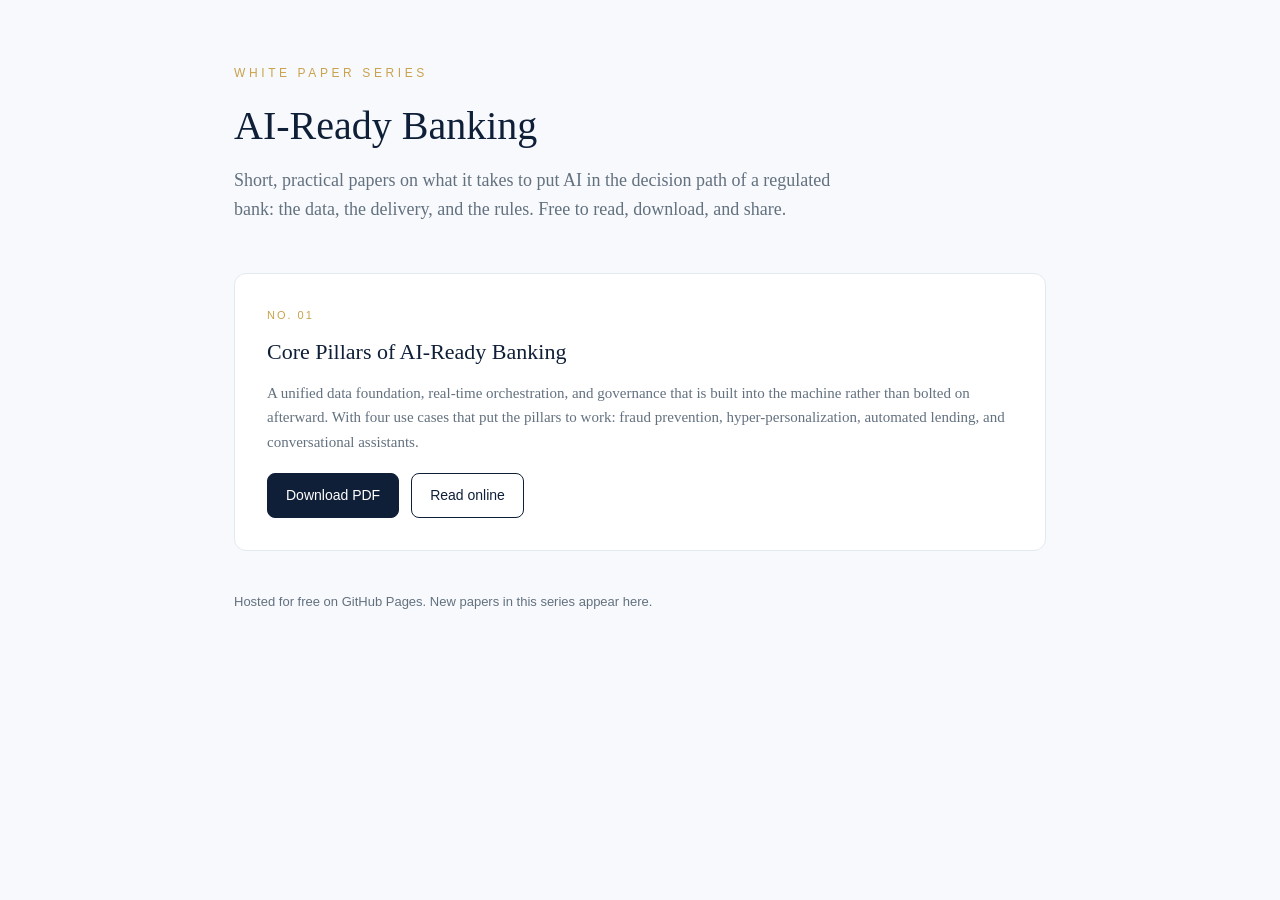
==== index.html @ 01cc120d "White paper 01: Core Pillars of AI-Ready Banking" ====
<!DOCTYPE html>
<html lang="en">
<head>
<meta charset="utf-8">
<meta name="viewport" content="width=device-width, initial-scale=1">
<title>AI-Ready Banking | White Paper Series</title>
<style>
  :root {
    --navy: #0f1f38;
    --gold: #c9a24b;
    --ink: #23303f;
    --muted: #63717f;
    --line: #e3e9f0;
    --bg: #f7f9fc;
  }
  * { box-sizing: border-box; margin: 0; padding: 0; }
  body {
    font-family: Georgia, "Times New Roman", serif;
    background: var(--bg);
    color: var(--ink);
    line-height: 1.65;
  }
  .wrap { max-width: 860px; margin: 0 auto; padding: 64px 24px 80px; }
  .kicker {
    font-family: "Segoe UI", Arial, sans-serif;
    letter-spacing: .3em;
    font-size: 12px;
    color: var(--gold);
    text-transform: uppercase;
    margin-bottom: 18px;
  }
  h1 { font-size: 40px; font-weight: normal; color: var(--navy); line-height: 1.2; margin-bottom: 16px; }
  .lead { font-size: 18px; color: var(--muted); max-width: 640px; margin-bottom: 48px; }
  .paper {
    background: #fff;
    border: 1px solid var(--line);
    border-radius: 12px;
    padding: 32px;
    margin-bottom: 20px;
  }
  .paper .tag {
    font-family: "Segoe UI", Arial, sans-serif;
    font-size: 11px;
    letter-spacing: .18em;
    text-transform: uppercase;
    color: var(--gold);
    margin-bottom: 10px;
  }
  .paper h2 { font-size: 22px; font-weight: normal; color: var(--navy); margin-bottom: 10px; }
  .paper p { color: var(--muted); font-size: 15px; margin-bottom: 18px; }
  .links { display: flex; gap: 12px; flex-wrap: wrap; }
  .btn {
    font-family: "Segoe UI", Arial, sans-serif;
    font-size: 14px;
    text-decoration: none;
    padding: 10px 18px;
    border-radius: 8px;
    border: 1px solid var(--navy);
    transition: background .15s;
  }
  .btn.primary { background: var(--navy); color: #fff; }
  .btn.secondary { color: var(--navy); }
  .btn.primary:hover { background: #1a3350; }
  .btn.secondary:hover { background: #eef2f7; }
  .foot { margin-top: 40px; font-family: "Segoe UI", Arial, sans-serif; font-size: 13px; color: var(--muted); }
</style>
</head>
<body>
  <div class="wrap">
    <div class="kicker">White Paper Series</div>
    <h1>AI-Ready Banking</h1>
    <p class="lead">Short, practical papers on what it takes to put AI in the decision path of a regulated bank: the data, the delivery, and the rules. Free to read, download, and share.</p>

    <div class="paper">
      <div class="tag">No. 01</div>
      <h2>Core Pillars of AI-Ready Banking</h2>
      <p>A unified data foundation, real-time orchestration, and governance that is built into the machine rather than bolted on afterward. With four use cases that put the pillars to work: fraud prevention, hyper-personalization, automated lending, and conversational assistants.</p>
      <div class="links">
        <a class="btn primary" href="white-papers/core-pillars-of-ai-ready-banking.pdf">Download PDF</a>
        <a class="btn secondary" href="white-papers/core-pillars-of-ai-ready-banking.html">Read online</a>
      </div>
    </div>

    <footer class="foot">Hosted for free on GitHub Pages. New papers in this series appear here.</footer>
  </div>
</body>
</html>
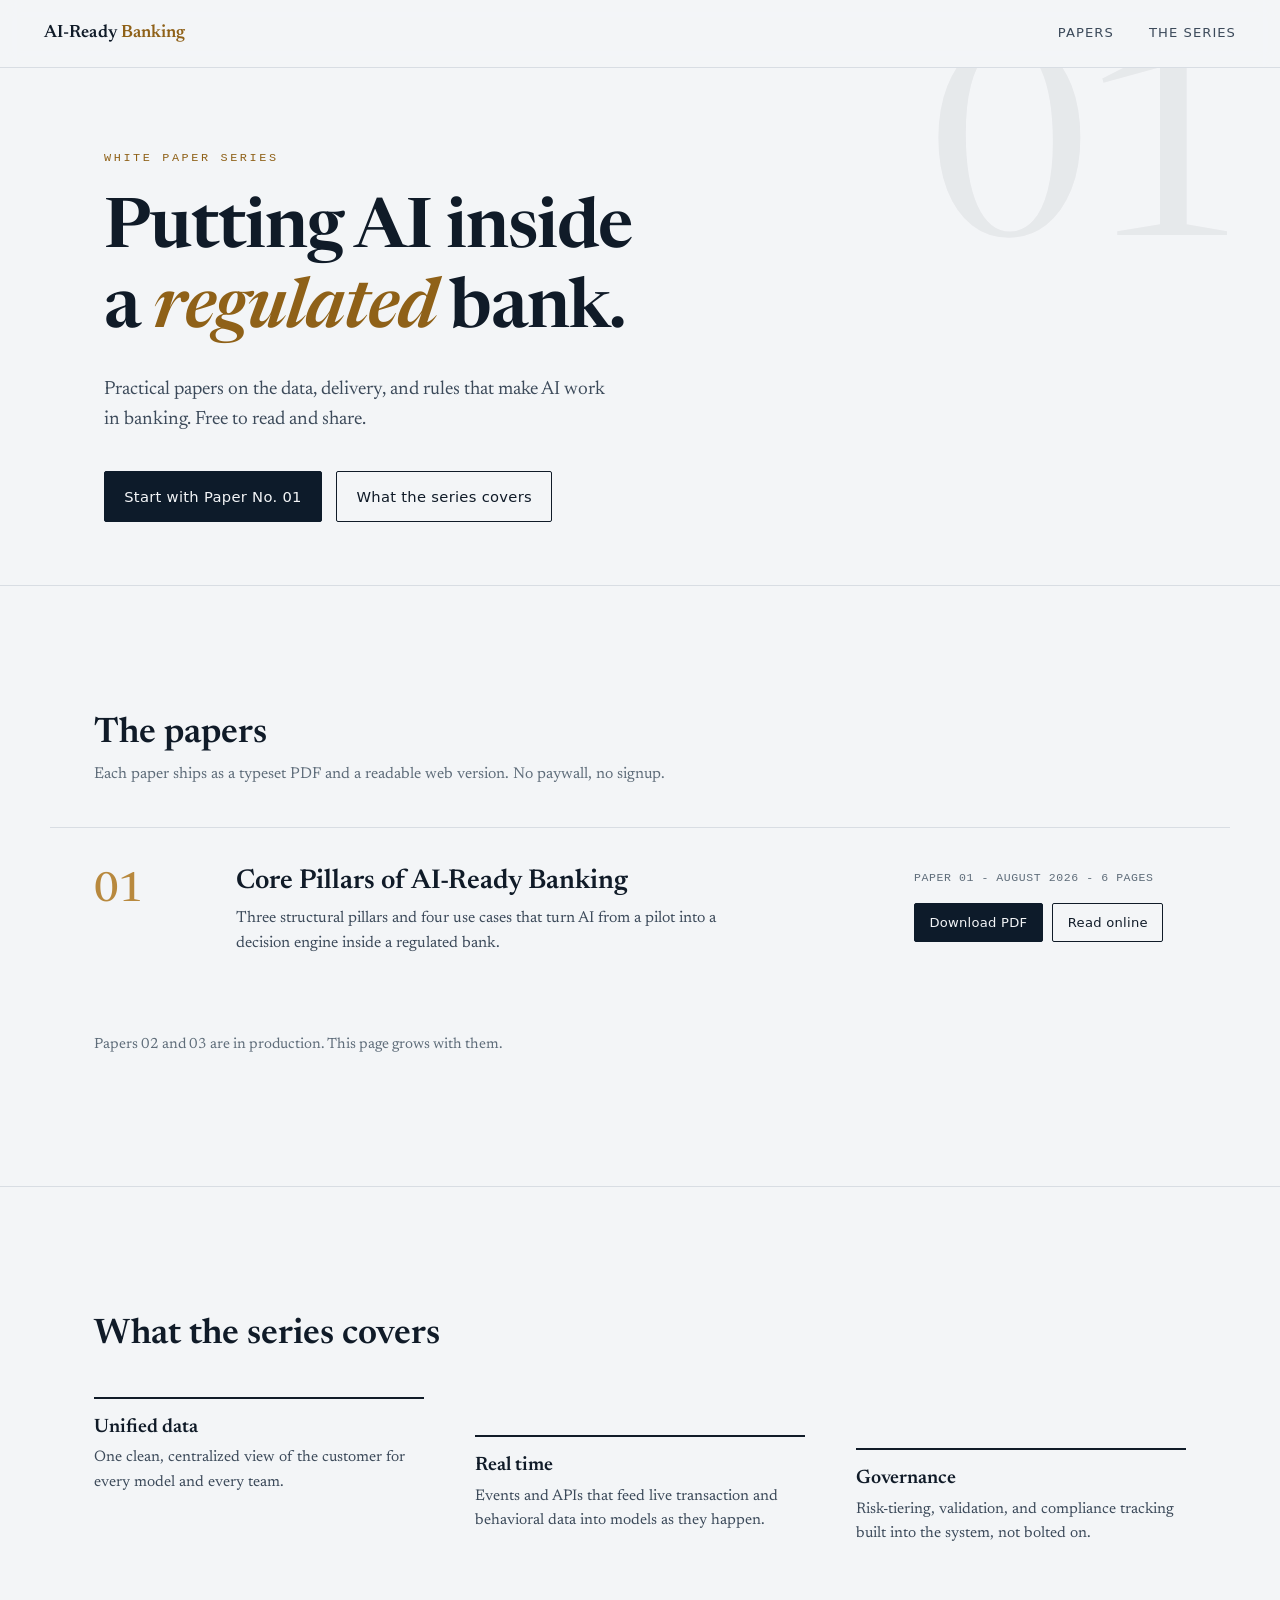
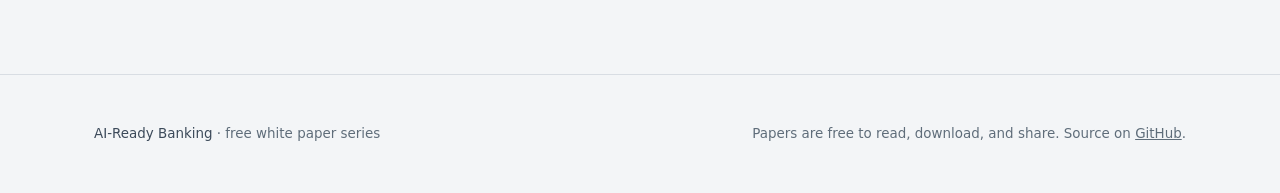
==== commit 5b7bfcdf: "Redesign the series site and PDF pipeline - New design system: cool bond paper, banknote gold, hairl" ====
--- a/index.html
+++ b/index.html
@@ -4,84 +4,102 @@
 <meta charset="utf-8">
 <meta name="viewport" content="width=device-width, initial-scale=1">
 <title>AI-Ready Banking | White Paper Series</title>
-<style>
-  :root {
-    --navy: #0f1f38;
-    --gold: #c9a24b;
-    --ink: #23303f;
-    --muted: #63717f;
-    --line: #e3e9f0;
-    --bg: #f7f9fc;
-  }
-  * { box-sizing: border-box; margin: 0; padding: 0; }
-  body {
-    font-family: Georgia, "Times New Roman", serif;
-    background: var(--bg);
-    color: var(--ink);
-    line-height: 1.65;
-  }
-  .wrap { max-width: 860px; margin: 0 auto; padding: 64px 24px 80px; }
-  .kicker {
-    font-family: "Segoe UI", Arial, sans-serif;
-    letter-spacing: .3em;
-    font-size: 12px;
-    color: var(--gold);
-    text-transform: uppercase;
-    margin-bottom: 18px;
-  }
-  h1 { font-size: 40px; font-weight: normal; color: var(--navy); line-height: 1.2; margin-bottom: 16px; }
-  .lead { font-size: 18px; color: var(--muted); max-width: 640px; margin-bottom: 48px; }
-  .paper {
-    background: #fff;
-    border: 1px solid var(--line);
-    border-radius: 12px;
-    padding: 32px;
-    margin-bottom: 20px;
-  }
-  .paper .tag {
-    font-family: "Segoe UI", Arial, sans-serif;
-    font-size: 11px;
-    letter-spacing: .18em;
-    text-transform: uppercase;
-    color: var(--gold);
-    margin-bottom: 10px;
-  }
-  .paper h2 { font-size: 22px; font-weight: normal; color: var(--navy); margin-bottom: 10px; }
-  .paper p { color: var(--muted); font-size: 15px; margin-bottom: 18px; }
-  .links { display: flex; gap: 12px; flex-wrap: wrap; }
-  .btn {
-    font-family: "Segoe UI", Arial, sans-serif;
-    font-size: 14px;
-    text-decoration: none;
-    padding: 10px 18px;
-    border-radius: 8px;
-    border: 1px solid var(--navy);
-    transition: background .15s;
-  }
-  .btn.primary { background: var(--navy); color: #fff; }
-  .btn.secondary { color: var(--navy); }
-  .btn.primary:hover { background: #1a3350; }
-  .btn.secondary:hover { background: #eef2f7; }
-  .foot { margin-top: 40px; font-family: "Segoe UI", Arial, sans-serif; font-size: 13px; color: var(--muted); }
-</style>
+<meta name="description" content="A free white paper series on the data, delivery, and rules that put AI into a regulated bank. Each paper ships as a typeset PDF and a readable web version.">
+<meta property="og:title" content="AI-Ready Banking | White Paper Series">
+<meta property="og:description" content="Short, practical papers on the data, delivery, and rules that make AI work in banking. Free to read and share.">
+<meta property="og:type" content="website">
+<link rel="icon" href="data:image/svg+xml,%3Csvg xmlns='http://www.w3.org/2000/svg' viewBox='0 0 64 64'%3E%3Crect width='64' height='64' fill='%230d1b2a'/%3E%3Ctext x='32' y='45' font-family='Georgia,serif' font-size='38' fill='%23b8893e' text-anchor='middle'%3EA%3C/text%3E%3C/svg%3E">
+<link rel="stylesheet" href="assets/fonts.css">
+<link rel="stylesheet" href="assets/site.css">
 </head>
 <body>
-  <div class="wrap">
-    <div class="kicker">White Paper Series</div>
-    <h1>AI-Ready Banking</h1>
-    <p class="lead">Short, practical papers on what it takes to put AI in the decision path of a regulated bank: the data, the delivery, and the rules. Free to read, download, and share.</p>
 
-    <div class="paper">
-      <div class="tag">No. 01</div>
-      <h2>Core Pillars of AI-Ready Banking</h2>
-      <p>A unified data foundation, real-time orchestration, and governance that is built into the machine rather than bolted on afterward. With four use cases that put the pillars to work: fraud prevention, hyper-personalization, automated lending, and conversational assistants.</p>
-      <div class="links">
-        <a class="btn primary" href="white-papers/core-pillars-of-ai-ready-banking.pdf">Download PDF</a>
-        <a class="btn secondary" href="white-papers/core-pillars-of-ai-ready-banking.html">Read online</a>
+<header class="site-head">
+  <a class="wordmark" href="/">AI-Ready <span>Banking</span></a>
+  <nav aria-label="Site">
+    <a href="#papers">Papers</a>
+    <a href="#series">The series</a>
+  </nav>
+</header>
+
+<main>
+
+  <section class="hero">
+    <div class="hero-inner">
+      <p class="kicker reveal">White paper series</p>
+      <h1 class="reveal d1">Putting AI inside a <em>regulated</em> bank.</h1>
+      <p class="hero-sub reveal d2">Practical papers on the data, delivery, and rules that make AI work in banking. Free to read and share.</p>
+      <div class="hero-cta reveal d3">
+        <a class="btn primary" href="#paper-01">Start with Paper No.&nbsp;01</a>
+        <a class="btn ghost" href="#series">What the series covers</a>
       </div>
     </div>
+    <span class="hero-mark" aria-hidden="true">01</span>
+  </section>
 
-    <footer class="foot">Hosted for free on GitHub Pages. New papers in this series appear here.</footer>
-  </div>
+  <section class="papers" id="papers">
+    <div class="wrap">
+      <h2 class="section-title reveal">The papers</h2>
+      <p class="section-note reveal d1">Each paper ships as a typeset PDF and a readable web version. No paywall, no signup.</p>
+
+      <article class="paper-row" id="paper-01">
+        <span class="paper-no" aria-hidden="true">01</span>
+        <div class="paper-body">
+          <h3 class="paper-title"><a href="white-papers/core-pillars-of-ai-ready-banking.html">Core Pillars of AI-Ready Banking</a></h3>
+          <p class="paper-summary">Three structural pillars and four use cases that turn AI from a pilot into a decision engine inside a regulated bank.</p>
+        </div>
+        <div class="paper-meta">
+          <span class="meta-line">Paper 01 - August 2026 - 6 pages</span>
+          <div class="paper-actions">
+            <a class="btn primary sm" href="white-papers/core-pillars-of-ai-ready-banking.pdf">Download PDF</a>
+            <a class="btn ghost sm" href="white-papers/core-pillars-of-ai-ready-banking.html">Read online</a>
+          </div>
+        </div>
+      </article>
+
+      <p class="papers-note">Papers 02 and 03 are in production. This page grows with them.</p>
+    </div>
+  </section>
+
+  <section class="series" id="series">
+    <div class="wrap">
+      <h2 class="section-title reveal">What the series covers</h2>
+      <div class="pillar-grid">
+        <div class="pillar reveal">
+          <h3>Unified data</h3>
+          <p>One clean, centralized view of the customer for every model and every team.</p>
+        </div>
+        <div class="pillar reveal d1">
+          <h3>Real time</h3>
+          <p>Events and APIs that feed live transaction and behavioral data into models as they happen.</p>
+        </div>
+        <div class="pillar reveal d2">
+          <h3>Governance</h3>
+          <p>Risk-tiering, validation, and compliance tracking built into the system, not bolted on.</p>
+        </div>
+      </div>
+    </div>
+  </section>
+
+</main>
+
+<footer class="site-footer wrap">
+  <span><span class="strong">AI-Ready Banking</span> &middot; free white paper series</span>
+  <span>Papers are free to read, download, and share. Source on <a href="https://github.com/Vinod-Valiya/ai-ready-banking" style="color:inherit">GitHub</a>.</span>
+</footer>
+
+<script>
+  document.documentElement.classList.add("js");
+  if ("IntersectionObserver" in window) {
+    var io = new IntersectionObserver(function (entries) {
+      entries.forEach(function (e) {
+        if (e.isIntersecting) { e.target.classList.add("is-in"); io.unobserve(e.target); }
+      });
+    }, { threshold: 0.12 });
+    document.querySelectorAll(".reveal").forEach(function (el) { io.observe(el); });
+  } else {
+    document.documentElement.classList.remove("js");
+  }
+</script>
 </body>
 </html>
--- a/assets/fonts.css
+++ b/assets/fonts.css
@@ -0,0 +1,2 @@
+@font-face{font-family:'Newsreader';font-style:normal;font-weight:100 900;src:url('fonts/newsreader-variable.woff2') format('woff2');font-display:swap;}
+@font-face{font-family:'Newsreader';font-style:italic;font-weight:100 900;src:url('fonts/newsreader-italic-variable.woff2') format('woff2');font-display:swap;}
--- a/assets/site.css
+++ b/assets/site.css
@@ -0,0 +1,544 @@
+/* ==========================================================================
+   AI-Ready Banking white paper series
+   Design language: ledger + banknote. Cool bond paper, near-navy ink,
+   one banknote-gold accent, hairline rules, close-set serif display type.
+   System: native CSS, self-hosted Newsreader (OFL), no JS required to read.
+   ========================================================================== */
+
+:root {
+  /* tokens */
+  --paper: #f3f5f7;
+  --paper-2: #e9edf1;
+  --panel: #0d1b2a;
+  --panel-2: #12243a;
+  --ink: #101b28;
+  --ink-2: #3c4a5a;
+  --rule: #d8dde3;
+  --rule-dark: rgba(243, 245, 247, 0.16);
+  --gold: #b8893e;
+  --gold-strong: #8f6118;
+  --gold-deep: #6f4a0d;
+  --gold-ink: #c8a15c;
+  --ink-3: #5f6d7a;
+
+  --serif: "Newsreader", Georgia, "Times New Roman", serif;
+  --sans: "Segoe UI", system-ui, -apple-system, sans-serif;
+  --mono: ui-monospace, "Cascadia Mono", "Segoe UI Mono", Consolas, monospace;
+
+  --ease: cubic-bezier(0.16, 1, 0.3, 1);
+  --r: 2px;
+  --pad: clamp(1.25rem, 4vw, 2.75rem);
+  --section: clamp(4.5rem, 10vw, 8rem);
+}
+
+* { box-sizing: border-box; margin: 0; padding: 0; }
+
+html { scroll-behavior: smooth; }
+
+body {
+  font-family: var(--serif);
+  background: var(--paper);
+  color: var(--ink);
+  line-height: 1.65;
+  -webkit-font-smoothing: antialiased;
+  text-rendering: optimizeLegibility;
+}
+
+/* ---------------- shared: header ---------------- */
+
+.site-head {
+  position: sticky;
+  top: 0;
+  z-index: 50;
+  display: flex;
+  align-items: center;
+  justify-content: space-between;
+  height: 68px;
+  padding: 0 var(--pad);
+  background: rgba(243, 245, 247, 0.88);
+  backdrop-filter: blur(10px);
+  -webkit-backdrop-filter: blur(10px);
+  border-bottom: 1px solid var(--rule);
+}
+
+.wordmark {
+  font-family: var(--serif);
+  font-weight: 600;
+  font-size: 1.12rem;
+  letter-spacing: 0.005em;
+  color: var(--ink);
+  text-decoration: none;
+}
+
+.wordmark span { color: var(--gold-strong, var(--gold)); }
+
+.site-head nav { display: flex; gap: clamp(1rem, 3vw, 2.2rem); }
+
+.site-head nav a {
+  font-family: var(--sans);
+  font-size: 0.82rem;
+  letter-spacing: 0.08em;
+  text-transform: uppercase;
+  color: var(--ink-2);
+  text-decoration: none;
+  padding: 0.35rem 0;
+  border-bottom: 1px solid transparent;
+  transition: color 0.18s var(--ease), border-color 0.18s var(--ease);
+}
+
+.site-head nav a:hover,
+.site-head nav a:focus-visible { color: var(--ink); border-bottom-color: var(--gold); }
+
+/* ---------------- base ---------------- */
+
+.wrap { max-width: 1180px; margin-inline: auto; padding-inline: var(--pad); }
+
+main { display: block; }
+
+h1, h2, h3 { font-weight: 600; line-height: 1.16; text-wrap: balance; }
+
+a { color: inherit; }
+
+:focus-visible {
+  outline: 2px solid var(--gold);
+  outline-offset: 2px;
+  border-radius: 1px;
+}
+
+::selection { background: rgba(184, 137, 62, 0.28); }
+
+/* ---------------- hero ---------------- */
+
+.hero {
+  position: relative;
+  padding-block: clamp(4rem, 9vh, 6.5rem) clamp(3rem, 7vh, 5rem);
+  border-bottom: 1px solid var(--rule);
+  overflow: hidden;
+}
+
+.hero-inner { position: relative; max-width: 1160px; margin-inline: auto; padding-inline: var(--pad); }
+
+.hero .kicker {
+  font-family: var(--mono);
+  font-size: 0.74rem;
+  letter-spacing: 0.22em;
+  text-transform: uppercase;
+  color: var(--gold-strong, var(--gold));
+  margin-bottom: 1.4rem;
+}
+
+.hero h1 {
+  font-size: clamp(2.7rem, 6.4vw, 4.3rem);
+  font-weight: 600;
+  letter-spacing: -0.015em;
+  max-width: 13ch;
+  color: var(--ink);
+}
+
+.hero h1 em {
+  font-style: italic;
+  color: var(--gold-strong, var(--gold));
+}
+
+.hero-sub {
+  margin-top: 1.5rem;
+  max-width: 46ch;
+  font-size: clamp(1.05rem, 1.6vw, 1.2rem);
+  line-height: 1.6;
+  color: var(--ink-2);
+}
+
+.hero-cta { margin-top: 2.2rem; display: flex; gap: 0.9rem; flex-wrap: wrap; }
+
+/* ghost numeral, right of the hero */
+.hero-mark {
+  position: absolute;
+  right: clamp(0.5rem, 4vw, 3rem);
+  top: -0.12em;
+  font-size: clamp(9rem, 22vw, 17rem);
+  font-weight: 400;
+  line-height: 1;
+  color: rgba(13, 27, 42, 0.055);
+  letter-spacing: -0.04em;
+  pointer-events: none;
+  user-select: none;
+  font-variant-numeric: lining-nums;
+}
+
+/* ---------------- buttons ---------------- */
+
+.btn {
+  display: inline-flex;
+  align-items: center;
+  gap: 0.5rem;
+  font-family: var(--sans);
+  font-size: 0.92rem;
+  letter-spacing: 0.02em;
+  padding: 0.78rem 1.2rem;
+  border-radius: var(--r);
+  text-decoration: none;
+  cursor: pointer;
+  border: 1px solid transparent;
+  transition: background 0.18s var(--ease), color 0.18s var(--ease),
+    border-color 0.18s var(--ease), transform 0.12s var(--ease);
+}
+
+.btn:active { transform: translateY(1px); }
+
+.btn.primary { background: var(--panel); color: var(--paper); border-color: var(--panel); }
+.btn.primary:hover { background: var(--ink); border-color: var(--ink); }
+
+.btn.ghost { background: transparent; color: var(--ink); border-color: var(--ink); }
+.btn.ghost:hover { background: var(--ink); color: var(--paper); }
+
+.btn.sm { padding: 0.5rem 0.9rem; font-size: 0.82rem; }
+
+/* ---------------- papers list ---------------- */
+
+.papers { padding-block: var(--section); border-bottom: 1px solid var(--rule); }
+
+.section-title {
+  font-size: clamp(1.7rem, 3vw, 2.2rem);
+  margin-bottom: 0.4rem;
+}
+
+.section-note { color: var(--ink-3); font-size: 0.98rem; margin-bottom: 2.5rem; }
+
+.paper-row {
+  --row-pad: clamp(1.25rem, 5vw, 2.75rem);
+  display: grid;
+  grid-template-columns: 6.5rem minmax(0, 1fr) minmax(0, 17rem);
+  gap: clamp(1.2rem, 3vw, 2.5rem);
+  align-items: start;
+  border-top: 1px solid var(--rule);
+  padding: 2.3rem var(--row-pad);
+  margin-inline: calc(var(--row-pad) * -1);
+  transition: background 0.25s var(--ease);
+}
+
+.paper-row.no-pad { margin-inline: 0; padding-inline: 0; }
+
+.paper-row + .paper-row { border-top: 1px solid var(--rule); margin-top: 0; }
+
+.paper-row:last-child { border-bottom: 1px solid var(--rule); }
+
+.paper-row:hover { background: var(--paper-2, #e9eaef); }
+
+.paper-no {
+  font-family: var(--serif);
+  font-weight: 500;
+  font-size: 2.6rem;
+  line-height: 1;
+  letter-spacing: -0.02em;
+  color: var(--gold);
+  font-variant-numeric: lining-nums;
+  transition: color 0.2s var(--ease);
+  padding-top: 0.15em;
+}
+
+.paper-row:hover .paper-no { color: var(--gold-strong, var(--gold)); }
+
+.paper-title {
+  font-size: clamp(1.35rem, 2.2vw, 1.7rem);
+  line-height: 1.22;
+  margin-bottom: 0.5rem;
+  color: var(--ink);
+}
+
+.paper-title a { text-decoration: none; }
+.paper-title a:hover { color: var(--gold-strong, var(--gold)); }
+
+.paper-summary {
+  color: var(--ink-2);
+  font-size: 0.99rem;
+  line-height: 1.58;
+  max-width: 58ch;
+}
+
+.paper-meta { text-align: left; }
+
+.paper-meta .meta-line {
+  font-family: var(--mono);
+  font-size: 0.72rem;
+  letter-spacing: 0.05em;
+  text-transform: uppercase;
+  color: var(--ink-3);
+  display: block;
+  margin-bottom: 1rem;
+  padding-top: 0.2em;
+}
+
+.paper-actions { display: flex; gap: 0.6rem; flex-wrap: wrap; }
+
+.papers-note {
+  margin-top: 2.5rem;
+  color: var(--ink-3);
+  font-size: 0.92rem;
+}
+
+/* ---------------- series coverage ---------------- */
+
+.series { padding-block: var(--section); border-bottom: 1px solid var(--rule); }
+
+.pillar-grid {
+  display: grid;
+  grid-template-columns: repeat(3, 1fr);
+  gap: clamp(1.6rem, 4vw, 3.5rem);
+  margin-top: 2.6rem;
+}
+
+.pillar {
+  border-top: 2px solid var(--ink);
+  padding-top: 1.1rem;
+}
+
+.pillar:nth-child(2) { margin-top: 2.4rem; }
+.pillar:nth-child(3) { margin-top: 3.2rem; }
+
+.pillar h3 {
+  font-size: 1.22rem;
+  margin-bottom: 0.45rem;
+}
+
+.pillar p { color: var(--ink-2); font-size: 0.96rem; line-height: 1.58; }
+
+/* ---------------- footer ---------------- */
+
+.site-footer {
+  padding-block: 3rem;
+  font-family: var(--sans);
+  font-size: 0.84rem;
+  color: var(--ink-3);
+  display: flex;
+  justify-content: space-between;
+  flex-wrap: wrap;
+  gap: 0.6rem;
+}
+
+.site-footer .strong { color: var(--ink-2); }
+
+/* ---------------- paper page (read) ---------------- */
+
+.paper-heading {
+  padding-block: clamp(3rem, 6vh, 4.5rem) clamp(2rem, 4vh, 3rem);
+  border-bottom: 1px solid var(--rule);
+}
+
+.back-link {
+  display: inline-block;
+  font-family: var(--sans);
+  font-size: 0.8rem;
+  letter-spacing: 0.08em;
+  text-transform: uppercase;
+  color: var(--ink-3);
+  text-decoration: none;
+  margin-bottom: 2.2rem;
+}
+
+.back-link:hover { color: var(--ink); }
+
+.paper-heading .kicker {
+  font-family: var(--mono);
+  font-size: 0.74rem;
+  letter-spacing: 0.22em;
+  text-transform: uppercase;
+  color: var(--gold);
+  margin-bottom: 1.2rem;
+}
+
+.paper-heading h1 {
+  font-size: clamp(2.1rem, 4.6vw, 3.3rem);
+  letter-spacing: -0.015em;
+  max-width: 18ch;
+}
+
+.paper-heading .subtitle {
+  margin-top: 1.1rem;
+  max-width: 52ch;
+  font-size: 1.13rem;
+  line-height: 1.6;
+  color: var(--ink-2);
+}
+
+.paper-heading .meta-row {
+  margin-top: 1.8rem;
+  font-family: var(--mono);
+  font-size: 0.74rem;
+  letter-spacing: 0.05em;
+  text-transform: uppercase;
+  color: var(--ink-3);
+}
+
+.paper-heading .meta-row .row-dot { color: var(--gold); padding-inline: 0.55em; }
+
+.paper-cta {
+  margin-top: 1.8rem;
+  display: flex;
+  gap: 0.8rem;
+  flex-wrap: wrap;
+}
+
+.paper-layout {
+  display: grid;
+  grid-template-columns: minmax(0, 1fr) 15rem;
+  gap: clamp(2.2rem, 5vw, 5rem);
+  padding-block: clamp(3rem, 6vh, 4.5rem);
+  align-items: start;
+}
+
+/* reading column */
+.article { max-width: 42rem; }
+
+.article p { margin-bottom: 1.35rem; font-size: 1.04rem; line-height: 1.75; color: var(--ink); }
+
+.article h2 {
+  font-size: clamp(1.45rem, 2.4vw, 1.8rem);
+  margin: 3.2rem 0 1.1rem;
+  padding-bottom: 0.55rem;
+  border-bottom: 1px solid var(--rule);
+  scroll-margin-top: 5.5rem;
+}
+
+.article h2 .num { color: var(--gold); margin-right: 0.6rem; font-weight: 500; }
+
+.article h3 {
+  font-size: 1.16rem;
+  margin: 2.2rem 0 0.7rem;
+  color: var(--ink);
+}
+
+.article ul, .article ol { margin: 0 0 1.4rem 1.3rem; }
+.article li { margin-bottom: 0.5rem; font-size: 1.01rem; line-height: 1.62; }
+.article li::marker { color: var(--gold); }
+
+.article strong { color: var(--ink); font-weight: 600; }
+
+.article .lede {
+  font-size: 1.24rem;
+  line-height: 1.6;
+  color: var(--ink-2);
+  border-left: 3px solid var(--gold);
+  padding-left: 1.1rem;
+  margin-bottom: 2.2rem;
+  font-weight: 500;
+}
+
+.article .box {
+  background: var(--paper-2);
+  border: 1px solid var(--rule);
+  border-radius: var(--r);
+  padding: 1.6rem 1.7rem;
+  margin: 2rem 0;
+}
+
+.article .box .box-label {
+  font-family: var(--mono);
+  font-size: 0.7rem;
+  letter-spacing: 0.2em;
+  text-transform: uppercase;
+  color: var(--gold-strong, var(--gold));
+  margin-bottom: 0.7rem;
+}
+
+.article .box p { margin-bottom: 0; font-size: 1.02rem; }
+
+.article ol li { padding-left: 0.2rem; }
+
+/* aside: download card */
+.download-card {
+  position: sticky;
+  top: 92px;
+  background: var(--panel);
+  color: var(--paper);
+  border-radius: var(--r);
+  padding: 1.7rem 1.6rem;
+}
+
+.download-card .dc-label {
+  font-family: var(--mono);
+  font-size: 0.7rem;
+  letter-spacing: 0.2em;
+  text-transform: uppercase;
+  color: var(--gold-ink);
+  margin-bottom: 1rem;
+}
+
+.download-card .dc-file {
+  font-family: var(--serif);
+  font-size: 1.2rem;
+  line-height: 1.3;
+  margin-bottom: 0.4rem;
+}
+
+.download-card .dc-meta {
+  font-family: var(--mono);
+  font-size: 0.72rem;
+  letter-spacing: 0.05em;
+  text-transform: uppercase;
+  color: rgba(243, 245, 247, 0.66);
+  margin-bottom: 1.4rem;
+}
+
+.download-card .btn.primary {
+  background: var(--paper);
+  color: var(--panel);
+  border-color: var(--paper);
+  width: 100%;
+  justify-content: center;
+}
+
+.download-card .btn.primary:hover { background: #fff; }
+
+.download-card .dc-note {
+  margin-top: 1rem;
+  font-family: var(--sans);
+  font-size: 0.8rem;
+  line-height: 1.5;
+  color: rgba(243, 245, 247, 0.72);
+}
+
+.colophon {
+  margin-top: 3.5rem;
+  padding-top: 1.4rem;
+  border-top: 1px solid var(--rule);
+  font-family: var(--sans);
+  font-size: 0.84rem;
+  line-height: 1.6;
+  color: var(--ink-3);
+}
+
+/* ---------------- responsive ---------------- */
+
+@media (max-width: 900px) {
+  .paper-row { grid-template-columns: 3.2rem minmax(0, 1fr); }
+  .paper-meta { grid-column: 2; }
+  .paper-layout { grid-template-columns: 1fr; }
+  .download-card { position: static; }
+  .pillar-grid { grid-template-columns: 1fr; gap: 2rem; }
+  .pillar:nth-child(2), .pillar:nth-child(3) { margin-top: 0; }
+  .hero-mark { opacity: 0.4; }
+}
+
+@media (max-width: 560px) {
+  .paper-row { grid-template-columns: 1fr; gap: 0.8rem; padding-block: 1.8rem; }
+  .paper-meta { grid-column: 1; }
+  .paper-no { font-size: 2rem; }
+  .site-footer { flex-direction: column; }
+}
+
+/* ---------------- motion ---------------- */
+
+html.js .reveal { opacity: 0; transform: translateY(14px); transition: opacity 0.65s var(--ease), transform 0.65s var(--ease); }
+html.js .reveal.is-in { opacity: 1; transform: none; }
+html.js .reveal.d1 { transition-delay: 0.08s; }
+html.js .reveal.d2 { transition-delay: 0.16s; }
+html.js .reveal.d3 { transition-delay: 0.24s; }
+
+@media (prefers-reduced-motion: reduce) {
+  html { scroll-behavior: auto; }
+  html.js .reveal { opacity: 1; transform: none; transition: none; }
+  *, *::before, *::after {
+    animation-duration: 0.001s !important;
+    transition-duration: 0.001s !important;
+  }
+}
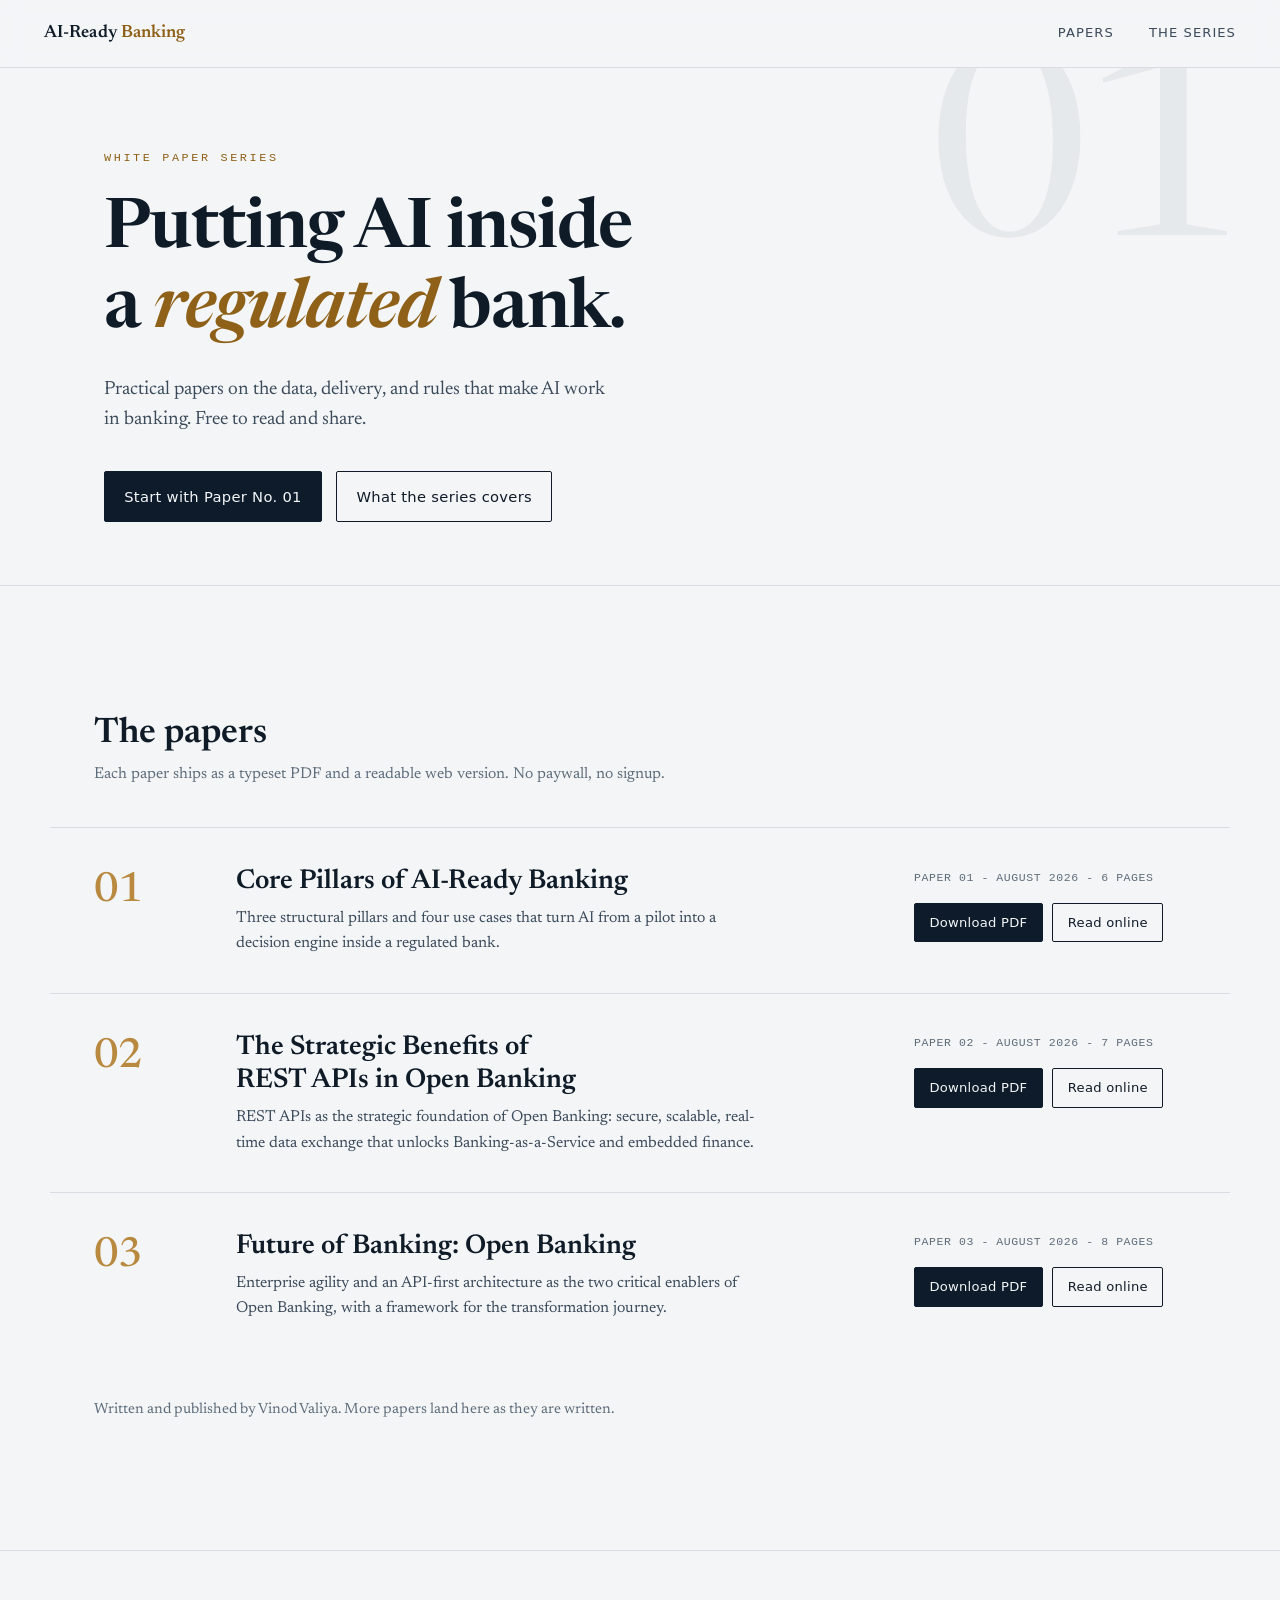
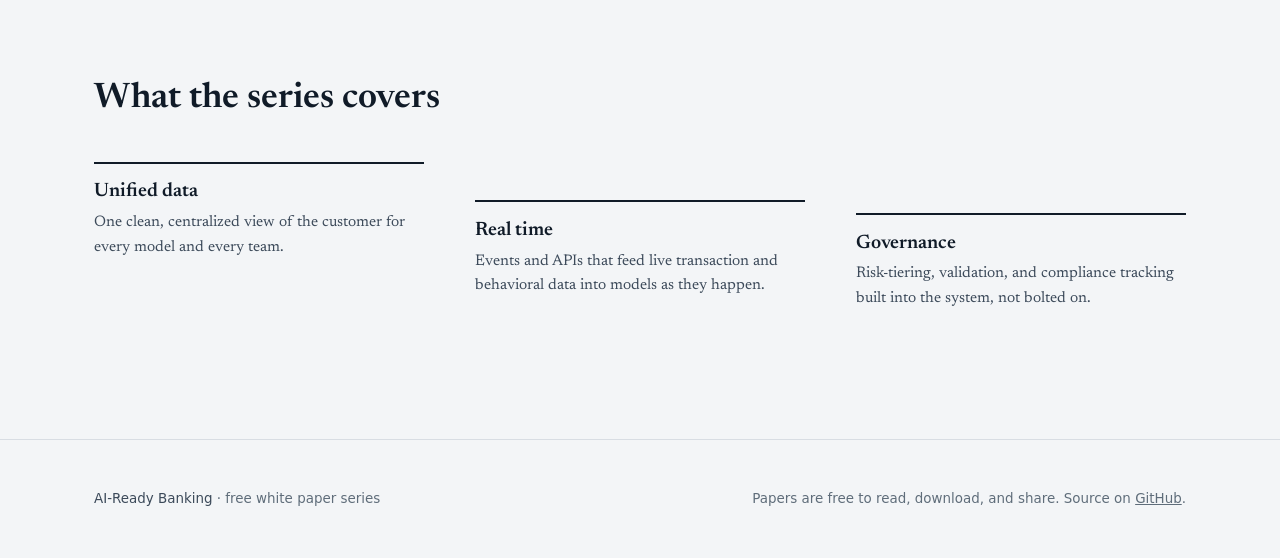
==== commit 303402ec: "Add papers 02 and 03 to the series - The Strategic Benefits of REST APIs in Open Banking (7 pages) -" ====
--- a/index.html
+++ b/index.html
@@ -57,7 +57,37 @@
         </div>
       </article>
 
-      <p class="papers-note">Papers 02 and 03 are in production. This page grows with them.</p>
+      <article class="paper-row" id="paper-02">
+        <span class="paper-no" aria-hidden="true">02</span>
+        <div class="paper-body">
+          <h3 class="paper-title"><a href="white-papers/strategic-benefits-of-rest-apis-in-open-banking.html">The Strategic Benefits of REST APIs in Open Banking</a></h3>
+          <p class="paper-summary">REST APIs as the strategic foundation of Open Banking: secure, scalable, real-time data exchange that unlocks Banking-as-a-Service and embedded finance.</p>
+        </div>
+        <div class="paper-meta">
+          <span class="meta-line">Paper 02 - August 2026 - 7 pages</span>
+          <div class="paper-actions">
+            <a class="btn primary sm" href="white-papers/strategic-benefits-of-rest-apis-in-open-banking.pdf">Download PDF</a>
+            <a class="btn ghost sm" href="white-papers/strategic-benefits-of-rest-apis-in-open-banking.html">Read online</a>
+          </div>
+        </div>
+      </article>
+
+      <article class="paper-row" id="paper-03">
+        <span class="paper-no" aria-hidden="true">03</span>
+        <div class="paper-body">
+          <h3 class="paper-title"><a href="white-papers/future-of-banking-open-banking.html">Future of Banking: Open Banking</a></h3>
+          <p class="paper-summary">Enterprise agility and an API-first architecture as the two critical enablers of Open Banking, with a framework for the transformation journey.</p>
+        </div>
+        <div class="paper-meta">
+          <span class="meta-line">Paper 03 - August 2026 - 8 pages</span>
+          <div class="paper-actions">
+            <a class="btn primary sm" href="white-papers/future-of-banking-open-banking.pdf">Download PDF</a>
+            <a class="btn ghost sm" href="white-papers/future-of-banking-open-banking.html">Read online</a>
+          </div>
+        </div>
+      </article>
+
+      <p class="papers-note">Written and published by Vinod Valiya. More papers land here as they are written.</p>
     </div>
   </section>
 
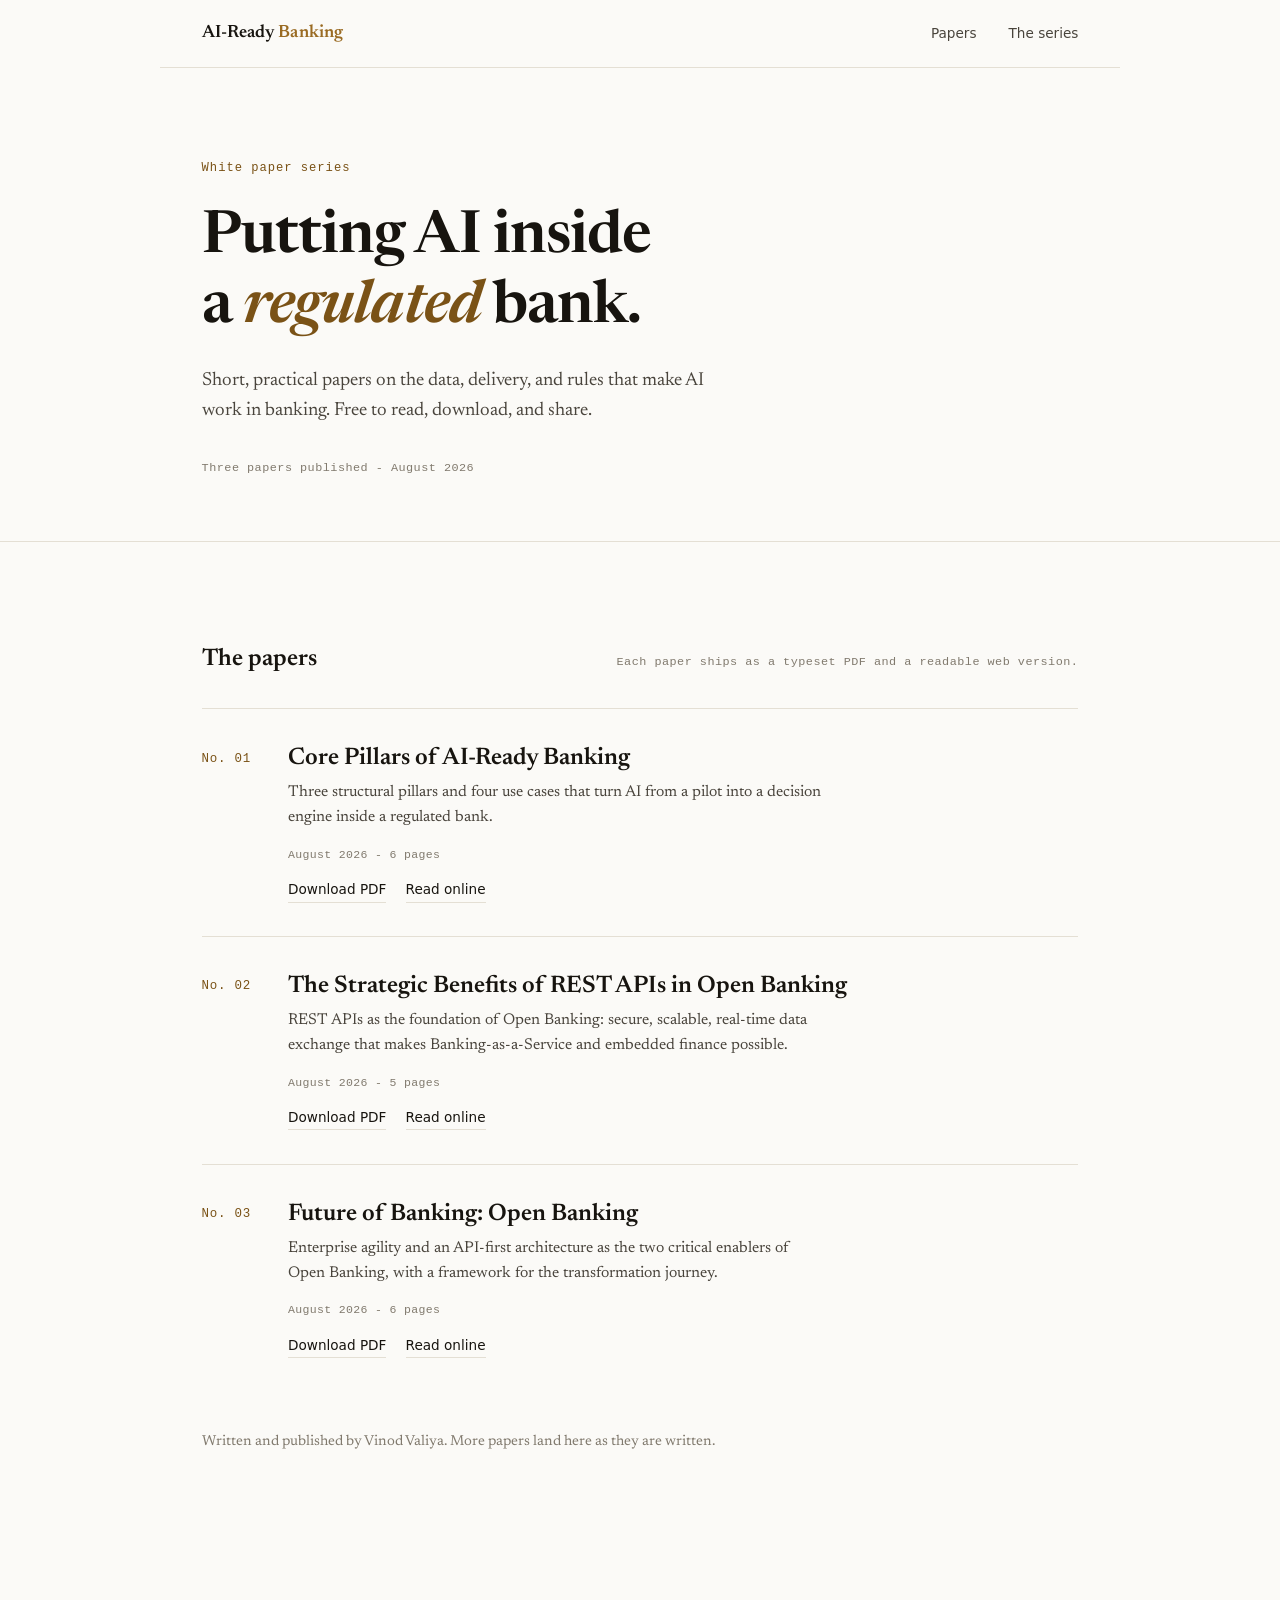
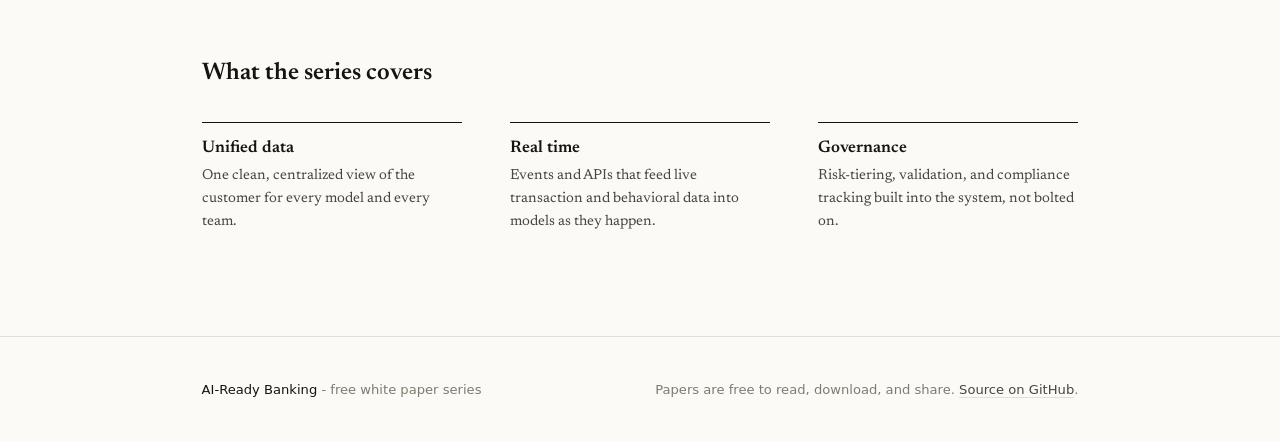
==== commit 2f8774a7: "Redesign site, add read-online pages for papers 02 and 03, unify PDF pipeline" ====
--- a/index.html
+++ b/index.html
@@ -4,18 +4,18 @@
 <meta charset="utf-8">
 <meta name="viewport" content="width=device-width, initial-scale=1">
 <title>AI-Ready Banking | White Paper Series</title>
-<meta name="description" content="A free white paper series on the data, delivery, and rules that put AI into a regulated bank. Each paper ships as a typeset PDF and a readable web version.">
+<meta name="description" content="A free white paper series on putting AI inside a regulated bank: the data, the delivery, and the rules. Each paper ships as a typeset PDF and a readable web version.">
 <meta property="og:title" content="AI-Ready Banking | White Paper Series">
-<meta property="og:description" content="Short, practical papers on the data, delivery, and rules that make AI work in banking. Free to read and share.">
+<meta property="og:description" content="Short, practical papers on the data, delivery, and rules that make AI work in a regulated bank. Free to read and share.">
 <meta property="og:type" content="website">
-<link rel="icon" href="data:image/svg+xml,%3Csvg xmlns='http://www.w3.org/2000/svg' viewBox='0 0 64 64'%3E%3Crect width='64' height='64' fill='%230d1b2a'/%3E%3Ctext x='32' y='45' font-family='Georgia,serif' font-size='38' fill='%23b8893e' text-anchor='middle'%3EA%3C/text%3E%3C/svg%3E">
+<link rel="icon" href="data:image/svg+xml,%3Csvg xmlns='http://www.w3.org/2000/svg' viewBox='0 0 64 64'%3E%3Crect width='64' height='64' fill='%2317140f'/%3E%3Ctext x='32' y='45' font-family='Georgia,serif' font-size='38' fill='%23d9b36a' text-anchor='middle'%3EA%3C/text%3E%3C/svg%3E">
 <link rel="stylesheet" href="assets/fonts.css">
 <link rel="stylesheet" href="assets/site.css">
 </head>
 <body>
 
-<header class="site-head">
-  <a class="wordmark" href="/">AI-Ready <span>Banking</span></a>
+<header class="site-head wrap">
+  <a class="wordmark" href="index.html">AI-Ready <span>Banking</span></a>
   <nav aria-label="Site">
     <a href="#papers">Papers</a>
     <a href="#series">The series</a>
@@ -25,64 +25,58 @@
 <main>
 
   <section class="hero">
-    <div class="hero-inner">
-      <p class="kicker reveal">White paper series</p>
-      <h1 class="reveal d1">Putting AI inside a <em>regulated</em> bank.</h1>
-      <p class="hero-sub reveal d2">Practical papers on the data, delivery, and rules that make AI work in banking. Free to read and share.</p>
-      <div class="hero-cta reveal d3">
-        <a class="btn primary" href="#paper-01">Start with Paper No.&nbsp;01</a>
-        <a class="btn ghost" href="#series">What the series covers</a>
+    <div class="wrap">
+      <div class="hero-inner">
+        <p class="kicker">White paper series</p>
+        <h1>Putting AI inside a <em>regulated</em> bank.</h1>
+        <p class="hero-sub">Short, practical papers on the data, delivery, and rules that make AI work in banking. Free to read, download, and share.</p>
+        <p class="hero-note">Three papers published - August 2026</p>
       </div>
     </div>
-    <span class="hero-mark" aria-hidden="true">01</span>
   </section>
 
   <section class="papers" id="papers">
     <div class="wrap">
-      <h2 class="section-title reveal">The papers</h2>
-      <p class="section-note reveal d1">Each paper ships as a typeset PDF and a readable web version. No paywall, no signup.</p>
+      <div class="section-head">
+        <h2 class="section-title">The papers</h2>
+        <p class="section-note">Each paper ships as a typeset PDF and a readable web version.</p>
+      </div>
 
       <article class="paper-row" id="paper-01">
-        <span class="paper-no" aria-hidden="true">01</span>
+        <span class="paper-no">No.&nbsp;01</span>
         <div class="paper-body">
           <h3 class="paper-title"><a href="white-papers/core-pillars-of-ai-ready-banking.html">Core Pillars of AI-Ready Banking</a></h3>
           <p class="paper-summary">Three structural pillars and four use cases that turn AI from a pilot into a decision engine inside a regulated bank.</p>
-        </div>
-        <div class="paper-meta">
-          <span class="meta-line">Paper 01 - August 2026 - 6 pages</span>
+          <p class="paper-meta">August 2026 - 6 pages</p>
           <div class="paper-actions">
-            <a class="btn primary sm" href="white-papers/core-pillars-of-ai-ready-banking.pdf">Download PDF</a>
-            <a class="btn ghost sm" href="white-papers/core-pillars-of-ai-ready-banking.html">Read online</a>
+            <a href="white-papers/core-pillars-of-ai-ready-banking.pdf">Download PDF</a>
+            <a href="white-papers/core-pillars-of-ai-ready-banking.html">Read online</a>
           </div>
         </div>
       </article>
 
       <article class="paper-row" id="paper-02">
-        <span class="paper-no" aria-hidden="true">02</span>
+        <span class="paper-no">No.&nbsp;02</span>
         <div class="paper-body">
           <h3 class="paper-title"><a href="white-papers/strategic-benefits-of-rest-apis-in-open-banking.html">The Strategic Benefits of REST APIs in Open Banking</a></h3>
-          <p class="paper-summary">REST APIs as the strategic foundation of Open Banking: secure, scalable, real-time data exchange that unlocks Banking-as-a-Service and embedded finance.</p>
-        </div>
-        <div class="paper-meta">
-          <span class="meta-line">Paper 02 - August 2026 - 7 pages</span>
+          <p class="paper-summary">REST APIs as the foundation of Open Banking: secure, scalable, real-time data exchange that makes Banking-as-a-Service and embedded finance possible.</p>
+          <p class="paper-meta">August 2026 - 5 pages</p>
           <div class="paper-actions">
-            <a class="btn primary sm" href="white-papers/strategic-benefits-of-rest-apis-in-open-banking.pdf">Download PDF</a>
-            <a class="btn ghost sm" href="white-papers/strategic-benefits-of-rest-apis-in-open-banking.html">Read online</a>
+            <a href="white-papers/strategic-benefits-of-rest-apis-in-open-banking.pdf">Download PDF</a>
+            <a href="white-papers/strategic-benefits-of-rest-apis-in-open-banking.html">Read online</a>
           </div>
         </div>
       </article>
 
       <article class="paper-row" id="paper-03">
-        <span class="paper-no" aria-hidden="true">03</span>
+        <span class="paper-no">No.&nbsp;03</span>
         <div class="paper-body">
           <h3 class="paper-title"><a href="white-papers/future-of-banking-open-banking.html">Future of Banking: Open Banking</a></h3>
           <p class="paper-summary">Enterprise agility and an API-first architecture as the two critical enablers of Open Banking, with a framework for the transformation journey.</p>
-        </div>
-        <div class="paper-meta">
-          <span class="meta-line">Paper 03 - August 2026 - 8 pages</span>
+          <p class="paper-meta">August 2026 - 6 pages</p>
           <div class="paper-actions">
-            <a class="btn primary sm" href="white-papers/future-of-banking-open-banking.pdf">Download PDF</a>
-            <a class="btn ghost sm" href="white-papers/future-of-banking-open-banking.html">Read online</a>
+            <a href="white-papers/future-of-banking-open-banking.pdf">Download PDF</a>
+            <a href="white-papers/future-of-banking-open-banking.html">Read online</a>
           </div>
         </div>
       </article>
@@ -93,17 +87,19 @@
 
   <section class="series" id="series">
     <div class="wrap">
-      <h2 class="section-title reveal">What the series covers</h2>
+      <div class="section-head">
+        <h2 class="section-title">What the series covers</h2>
+      </div>
       <div class="pillar-grid">
-        <div class="pillar reveal">
+        <div class="pillar">
           <h3>Unified data</h3>
           <p>One clean, centralized view of the customer for every model and every team.</p>
         </div>
-        <div class="pillar reveal d1">
+        <div class="pillar">
           <h3>Real time</h3>
           <p>Events and APIs that feed live transaction and behavioral data into models as they happen.</p>
         </div>
-        <div class="pillar reveal d2">
+        <div class="pillar">
           <h3>Governance</h3>
           <p>Risk-tiering, validation, and compliance tracking built into the system, not bolted on.</p>
         </div>
@@ -114,22 +110,9 @@
 </main>
 
 <footer class="site-footer wrap">
-  <span><span class="strong">AI-Ready Banking</span> &middot; free white paper series</span>
-  <span>Papers are free to read, download, and share. Source on <a href="https://github.com/Vinod-Valiya/ai-ready-banking" style="color:inherit">GitHub</a>.</span>
+  <span><span class="strong">AI-Ready Banking</span> - free white paper series</span>
+  <span>Papers are free to read, download, and share. <a href="https://github.com/Vinod-Valiya/ai-ready-banking">Source on GitHub</a>.</span>
 </footer>
 
-<script>
-  document.documentElement.classList.add("js");
-  if ("IntersectionObserver" in window) {
-    var io = new IntersectionObserver(function (entries) {
-      entries.forEach(function (e) {
-        if (e.isIntersecting) { e.target.classList.add("is-in"); io.unobserve(e.target); }
-      });
-    }, { threshold: 0.12 });
-    document.querySelectorAll(".reveal").forEach(function (el) { io.observe(el); });
-  } else {
-    document.documentElement.classList.remove("js");
-  }
-</script>
 </body>
 </html>
--- a/assets/site.css
+++ b/assets/site.css
@@ -1,39 +1,31 @@
 /* ==========================================================================
    AI-Ready Banking white paper series
-   Design language: ledger + banknote. Cool bond paper, near-navy ink,
-   one banknote-gold accent, hairline rules, close-set serif display type.
-   System: native CSS, self-hosted Newsreader (OFL), no JS required to read.
+   Design language: editorial and quiet. Warm paper, near-black ink, one
+   restrained gold accent, hairline rules, Newsreader for display and body.
+   No motion, no decorations. Readable on any device, printable, self-hosted.
    ========================================================================== */
 
 :root {
-  /* tokens */
-  --paper: #f3f5f7;
-  --paper-2: #e9edf1;
-  --panel: #0d1b2a;
-  --panel-2: #12243a;
-  --ink: #101b28;
-  --ink-2: #3c4a5a;
-  --rule: #d8dde3;
-  --rule-dark: rgba(243, 245, 247, 0.16);
-  --gold: #b8893e;
-  --gold-strong: #8f6118;
-  --gold-deep: #6f4a0d;
-  --gold-ink: #c8a15c;
-  --ink-3: #5f6d7a;
+  --paper: #fbfaf7;
+  --paper-2: #f0ede6;
+  --ink: #17140f;
+  --ink-2: #49443c;
+  --ink-3: #817a6e;
+  --rule: #e4dfd4;
+  --accent: #9a6b23;
+  --accent-deep: #7a5216;
 
   --serif: "Newsreader", Georgia, "Times New Roman", serif;
   --sans: "Segoe UI", system-ui, -apple-system, sans-serif;
   --mono: ui-monospace, "Cascadia Mono", "Segoe UI Mono", Consolas, monospace;
 
-  --ease: cubic-bezier(0.16, 1, 0.3, 1);
-  --r: 2px;
-  --pad: clamp(1.25rem, 4vw, 2.75rem);
-  --section: clamp(4.5rem, 10vw, 8rem);
+  --pad: clamp(1.25rem, 4vw, 2.6rem);
+  --section: clamp(3.5rem, 8vw, 6.5rem);
 }
 
 * { box-sizing: border-box; margin: 0; padding: 0; }
 
-html { scroll-behavior: smooth; }
+html { scroll-behavior: auto; }
 
 body {
   font-family: var(--serif);
@@ -44,25 +36,32 @@
   text-rendering: optimizeLegibility;
 }
 
-/* ---------------- shared: header ---------------- */
+h1, h2, h3 { font-weight: 600; line-height: 1.18; text-wrap: balance; }
+
+a { color: inherit; }
+
+::selection { background: rgba(154, 107, 35, 0.16); }
+
+:focus-visible {
+  outline: 2px solid var(--accent);
+  outline-offset: 2px;
+  border-radius: 1px;
+}
+
+.wrap { max-width: 960px; margin-inline: auto; padding-inline: var(--pad); }
+
+/* ---------------- shared header ---------------- */
 
 .site-head {
-  position: sticky;
-  top: 0;
-  z-index: 50;
   display: flex;
   align-items: center;
   justify-content: space-between;
   height: 68px;
   padding: 0 var(--pad);
-  background: rgba(243, 245, 247, 0.88);
-  backdrop-filter: blur(10px);
-  -webkit-backdrop-filter: blur(10px);
   border-bottom: 1px solid var(--rule);
 }
 
 .wordmark {
-  font-family: var(--serif);
   font-weight: 600;
   font-size: 1.12rem;
   letter-spacing: 0.005em;
@@ -70,354 +69,238 @@
   text-decoration: none;
 }
 
-.wordmark span { color: var(--gold-strong, var(--gold)); }
-
-.site-head nav { display: flex; gap: clamp(1rem, 3vw, 2.2rem); }
+.wordmark span { color: var(--accent); }
+
+.site-head nav { display: flex; gap: clamp(1.1rem, 3vw, 2rem); }
 
 .site-head nav a {
   font-family: var(--sans);
-  font-size: 0.82rem;
+  font-size: 0.85rem;
+  color: var(--ink-2);
+  text-decoration: none;
+  border-bottom: 1px solid transparent;
+  transition: color 0.15s ease, border-color 0.15s ease;
+}
+
+.site-head nav a:hover,
+.site-head nav a:focus-visible { color: var(--ink); border-bottom-color: var(--accent); }
+
+/* ---------------- landing: hero ---------------- */
+
+.hero { padding-block: clamp(4.5rem, 10vh, 7.5rem) clamp(3.5rem, 7vh, 5rem); border-bottom: 1px solid var(--rule); }
+
+.hero-inner { max-width: 640px; }
+
+.kicker {
+  font-family: var(--mono);
+  font-size: 0.76rem;
   letter-spacing: 0.08em;
-  text-transform: uppercase;
+  color: var(--accent-deep);
+  margin-bottom: 1.6rem;
+}
+
+.hero h1 {
+  font-size: clamp(2.3rem, 5.6vw, 3.7rem);
+  letter-spacing: -0.015em;
+}
+
+.hero h1 em { font-style: italic; color: var(--accent-deep); }
+
+.hero-sub {
+  margin-top: 1.4rem;
+  max-width: 54ch;
+  font-size: clamp(1.05rem, 1.6vw, 1.18rem);
+  line-height: 1.62;
   color: var(--ink-2);
-  text-decoration: none;
-  padding: 0.35rem 0;
-  border-bottom: 1px solid transparent;
-  transition: color 0.18s var(--ease), border-color 0.18s var(--ease);
-}
-
-.site-head nav a:hover,
-.site-head nav a:focus-visible { color: var(--ink); border-bottom-color: var(--gold); }
-
-/* ---------------- base ---------------- */
-
-.wrap { max-width: 1180px; margin-inline: auto; padding-inline: var(--pad); }
-
-main { display: block; }
-
-h1, h2, h3 { font-weight: 600; line-height: 1.16; text-wrap: balance; }
-
-a { color: inherit; }
-
-:focus-visible {
-  outline: 2px solid var(--gold);
-  outline-offset: 2px;
-  border-radius: 1px;
-}
-
-::selection { background: rgba(184, 137, 62, 0.28); }
-
-/* ---------------- hero ---------------- */
-
-.hero {
-  position: relative;
-  padding-block: clamp(4rem, 9vh, 6.5rem) clamp(3rem, 7vh, 5rem);
+}
+
+.hero-note {
+  margin-top: 2rem;
+  font-family: var(--mono);
+  font-size: 0.74rem;
+  letter-spacing: 0.04em;
+  color: var(--ink-3);
+}
+
+/* ---------------- the papers list ---------------- */
+
+.papers { padding-block: var(--section); }
+
+.section-head { margin-bottom: 2.2rem; display: flex; align-items: baseline; justify-content: space-between; gap: 1rem; flex-wrap: wrap; }
+
+.section-title { font-size: 1.5rem; }
+
+.section-note { font-family: var(--mono); font-size: 0.74rem; letter-spacing: 0.04em; color: var(--ink-3); }
+
+.paper-row {
+  display: grid;
+  grid-template-columns: 3.4rem minmax(0, 1fr);
+  gap: 0 2rem;
+  border-top: 1px solid var(--rule);
+  padding: 2.1rem 0;
+  align-items: start;
+}
+
+.paper-row:last-child { border-bottom: 1px solid var(--rule); }
+
+.paper-no {
+  font-family: var(--mono);
+  font-size: 0.78rem;
+  letter-spacing: 0.06em;
+  color: var(--accent-deep);
+  padding-top: 0.45em;
+}
+
+.paper-title {
+  font-size: clamp(1.25rem, 2vw, 1.5rem);
+  line-height: 1.25;
+  margin-bottom: 0.45rem;
+}
+
+.paper-title a { text-decoration: none; color: var(--ink); }
+.paper-title a:hover { color: var(--accent-deep); }
+
+.paper-summary { color: var(--ink-2); font-size: 0.98rem; line-height: 1.6; max-width: 60ch; }
+
+.paper-meta {
+  margin-top: 0.9rem;
+  font-family: var(--mono);
+  font-size: 0.72rem;
+  letter-spacing: 0.03em;
+  color: var(--ink-3);
+}
+
+.paper-actions { margin-top: 0.9rem; display: flex; gap: 1.2rem; flex-wrap: wrap; }
+
+.paper-actions a {
+  font-family: var(--sans);
+  font-size: 0.85rem;
+  color: var(--ink);
+  text-decoration: none;
   border-bottom: 1px solid var(--rule);
-  overflow: hidden;
-}
-
-.hero-inner { position: relative; max-width: 1160px; margin-inline: auto; padding-inline: var(--pad); }
-
-.hero .kicker {
-  font-family: var(--mono);
-  font-size: 0.74rem;
-  letter-spacing: 0.22em;
-  text-transform: uppercase;
-  color: var(--gold-strong, var(--gold));
-  margin-bottom: 1.4rem;
-}
-
-.hero h1 {
-  font-size: clamp(2.7rem, 6.4vw, 4.3rem);
-  font-weight: 600;
-  letter-spacing: -0.015em;
-  max-width: 13ch;
-  color: var(--ink);
-}
-
-.hero h1 em {
-  font-style: italic;
-  color: var(--gold-strong, var(--gold));
-}
-
-.hero-sub {
-  margin-top: 1.5rem;
-  max-width: 46ch;
-  font-size: clamp(1.05rem, 1.6vw, 1.2rem);
-  line-height: 1.6;
-  color: var(--ink-2);
-}
-
-.hero-cta { margin-top: 2.2rem; display: flex; gap: 0.9rem; flex-wrap: wrap; }
-
-/* ghost numeral, right of the hero */
-.hero-mark {
-  position: absolute;
-  right: clamp(0.5rem, 4vw, 3rem);
-  top: -0.12em;
-  font-size: clamp(9rem, 22vw, 17rem);
-  font-weight: 400;
-  line-height: 1;
-  color: rgba(13, 27, 42, 0.055);
-  letter-spacing: -0.04em;
-  pointer-events: none;
-  user-select: none;
-  font-variant-numeric: lining-nums;
-}
-
-/* ---------------- buttons ---------------- */
-
-.btn {
-  display: inline-flex;
-  align-items: center;
-  gap: 0.5rem;
-  font-family: var(--sans);
-  font-size: 0.92rem;
-  letter-spacing: 0.02em;
-  padding: 0.78rem 1.2rem;
-  border-radius: var(--r);
-  text-decoration: none;
-  cursor: pointer;
-  border: 1px solid transparent;
-  transition: background 0.18s var(--ease), color 0.18s var(--ease),
-    border-color 0.18s var(--ease), transform 0.12s var(--ease);
-}
-
-.btn:active { transform: translateY(1px); }
-
-.btn.primary { background: var(--panel); color: var(--paper); border-color: var(--panel); }
-.btn.primary:hover { background: var(--ink); border-color: var(--ink); }
-
-.btn.ghost { background: transparent; color: var(--ink); border-color: var(--ink); }
-.btn.ghost:hover { background: var(--ink); color: var(--paper); }
-
-.btn.sm { padding: 0.5rem 0.9rem; font-size: 0.82rem; }
-
-/* ---------------- papers list ---------------- */
-
-.papers { padding-block: var(--section); border-bottom: 1px solid var(--rule); }
-
-.section-title {
-  font-size: clamp(1.7rem, 3vw, 2.2rem);
-  margin-bottom: 0.4rem;
-}
-
-.section-note { color: var(--ink-3); font-size: 0.98rem; margin-bottom: 2.5rem; }
-
-.paper-row {
-  --row-pad: clamp(1.25rem, 5vw, 2.75rem);
-  display: grid;
-  grid-template-columns: 6.5rem minmax(0, 1fr) minmax(0, 17rem);
-  gap: clamp(1.2rem, 3vw, 2.5rem);
-  align-items: start;
-  border-top: 1px solid var(--rule);
-  padding: 2.3rem var(--row-pad);
-  margin-inline: calc(var(--row-pad) * -1);
-  transition: background 0.25s var(--ease);
-}
-
-.paper-row.no-pad { margin-inline: 0; padding-inline: 0; }
-
-.paper-row + .paper-row { border-top: 1px solid var(--rule); margin-top: 0; }
-
-.paper-row:last-child { border-bottom: 1px solid var(--rule); }
-
-.paper-row:hover { background: var(--paper-2, #e9eaef); }
-
-.paper-no {
-  font-family: var(--serif);
-  font-weight: 500;
-  font-size: 2.6rem;
-  line-height: 1;
-  letter-spacing: -0.02em;
-  color: var(--gold);
-  font-variant-numeric: lining-nums;
-  transition: color 0.2s var(--ease);
-  padding-top: 0.15em;
-}
-
-.paper-row:hover .paper-no { color: var(--gold-strong, var(--gold)); }
-
-.paper-title {
-  font-size: clamp(1.35rem, 2.2vw, 1.7rem);
-  line-height: 1.22;
-  margin-bottom: 0.5rem;
-  color: var(--ink);
-}
-
-.paper-title a { text-decoration: none; }
-.paper-title a:hover { color: var(--gold-strong, var(--gold)); }
-
-.paper-summary {
-  color: var(--ink-2);
-  font-size: 0.99rem;
-  line-height: 1.58;
-  max-width: 58ch;
-}
-
-.paper-meta { text-align: left; }
-
-.paper-meta .meta-line {
-  font-family: var(--mono);
-  font-size: 0.72rem;
-  letter-spacing: 0.05em;
-  text-transform: uppercase;
-  color: var(--ink-3);
-  display: block;
-  margin-bottom: 1rem;
-  padding-top: 0.2em;
-}
-
-.paper-actions { display: flex; gap: 0.6rem; flex-wrap: wrap; }
-
-.papers-note {
-  margin-top: 2.5rem;
-  color: var(--ink-3);
-  font-size: 0.92rem;
-}
-
-/* ---------------- series coverage ---------------- */
+  padding-bottom: 0.08em;
+  transition: color 0.15s ease, border-color 0.15s ease;
+}
+
+.paper-actions a:hover { color: var(--accent-deep); border-color: var(--accent); }
+
+.papers-note { margin-top: 2.4rem; color: var(--ink-3); font-size: 0.9rem; }
+
+/* ---------------- what the series covers ---------------- */
 
 .series { padding-block: var(--section); border-bottom: 1px solid var(--rule); }
 
-.pillar-grid {
-  display: grid;
-  grid-template-columns: repeat(3, 1fr);
-  gap: clamp(1.6rem, 4vw, 3.5rem);
-  margin-top: 2.6rem;
-}
-
-.pillar {
-  border-top: 2px solid var(--ink);
-  padding-top: 1.1rem;
-}
-
-.pillar:nth-child(2) { margin-top: 2.4rem; }
-.pillar:nth-child(3) { margin-top: 3.2rem; }
-
-.pillar h3 {
-  font-size: 1.22rem;
-  margin-bottom: 0.45rem;
-}
-
-.pillar p { color: var(--ink-2); font-size: 0.96rem; line-height: 1.58; }
+.pillar-grid { display: grid; grid-template-columns: repeat(3, 1fr); gap: clamp(1.5rem, 4vw, 3rem); margin-top: 2rem; }
+
+.pillar { border-top: 1px solid var(--ink); padding-top: 1rem; }
+
+.pillar h3 { font-size: 1.05rem; margin-bottom: 0.4rem; }
+.pillar p { color: var(--ink-2); font-size: 0.9rem; line-height: 1.58; }
 
 /* ---------------- footer ---------------- */
 
 .site-footer {
-  padding-block: 3rem;
-  font-family: var(--sans);
-  font-size: 0.84rem;
-  color: var(--ink-3);
+  padding-block: 2.6rem;
   display: flex;
   justify-content: space-between;
   flex-wrap: wrap;
-  gap: 0.6rem;
-}
-
-.site-footer .strong { color: var(--ink-2); }
-
-/* ---------------- paper page (read) ---------------- */
+  gap: 0.5rem 2rem;
+  font-family: var(--sans);
+  font-size: 0.82rem;
+  color: var(--ink-3);
+}
+
+.site-footer .strong { color: var(--ink); }
+
+.site-footer a { color: var(--ink-2); text-decoration: none; border-bottom: 1px solid var(--rule); }
+.site-footer a:hover { border-bottom-color: var(--accent); }
+
+/* ---------------- paper pages (read online) ---------------- */
 
 .paper-heading {
-  padding-block: clamp(3rem, 6vh, 4.5rem) clamp(2rem, 4vh, 3rem);
+  padding-block: clamp(3.5rem, 7vh, 5.5rem) clamp(2.5rem, 5vh, 3.5rem);
   border-bottom: 1px solid var(--rule);
 }
 
 .back-link {
   display: inline-block;
-  font-family: var(--sans);
-  font-size: 0.8rem;
-  letter-spacing: 0.08em;
-  text-transform: uppercase;
-  color: var(--ink-3);
-  text-decoration: none;
-  margin-bottom: 2.2rem;
-}
-
-.back-link:hover { color: var(--ink); }
-
-.paper-heading .kicker {
   font-family: var(--mono);
   font-size: 0.74rem;
-  letter-spacing: 0.22em;
-  text-transform: uppercase;
-  color: var(--gold);
-  margin-bottom: 1.2rem;
-}
-
-.paper-heading h1 {
-  font-size: clamp(2.1rem, 4.6vw, 3.3rem);
-  letter-spacing: -0.015em;
-  max-width: 18ch;
-}
+  letter-spacing: 0.05em;
+  color: var(--ink-3);
+  text-decoration: none;
+  margin-bottom: 2.4rem;
+}
+
+.back-link:hover { color: var(--accent-deep); }
+
+.paper-heading h1 { font-size: clamp(2rem, 4.6vw, 3rem); letter-spacing: -0.015em; max-width: 20ch; }
 
 .paper-heading .subtitle {
   margin-top: 1.1rem;
   max-width: 52ch;
-  font-size: 1.13rem;
+  font-size: 1.12rem;
   line-height: 1.6;
   color: var(--ink-2);
 }
 
 .paper-heading .meta-row {
-  margin-top: 1.8rem;
+  margin-top: 1.6rem;
   font-family: var(--mono);
   font-size: 0.74rem;
-  letter-spacing: 0.05em;
-  text-transform: uppercase;
-  color: var(--ink-3);
-}
-
-.paper-heading .meta-row .row-dot { color: var(--gold); padding-inline: 0.55em; }
-
-.paper-cta {
-  margin-top: 1.8rem;
-  display: flex;
-  gap: 0.8rem;
-  flex-wrap: wrap;
-}
+  letter-spacing: 0.03em;
+  color: var(--ink-3);
+}
+
+.paper-cta { margin-top: 1.6rem; display: flex; gap: 1.2rem; flex-wrap: wrap; }
+
+.paper-cta a {
+  font-family: var(--sans);
+  font-size: 0.85rem;
+  color: var(--ink);
+  text-decoration: none;
+  border-bottom: 1px solid var(--ink);
+  padding-bottom: 0.08em;
+  transition: color 0.15s ease, border-color 0.15s ease;
+}
+
+.paper-cta a:hover { color: var(--accent-deep); border-color: var(--accent); }
 
 .paper-layout {
   display: grid;
   grid-template-columns: minmax(0, 1fr) 15rem;
-  gap: clamp(2.2rem, 5vw, 5rem);
+  gap: clamp(2.4rem, 5vw, 5rem);
   padding-block: clamp(3rem, 6vh, 4.5rem);
   align-items: start;
 }
 
-/* reading column */
 .article { max-width: 42rem; }
 
-.article p { margin-bottom: 1.35rem; font-size: 1.04rem; line-height: 1.75; color: var(--ink); }
+.article p { margin-bottom: 1.3rem; font-size: 1.02rem; line-height: 1.78; color: var(--ink); }
 
 .article h2 {
-  font-size: clamp(1.45rem, 2.4vw, 1.8rem);
-  margin: 3.2rem 0 1.1rem;
-  padding-bottom: 0.55rem;
+  font-size: clamp(1.3rem, 2.2vw, 1.6rem);
+  margin: 3rem 0 1rem;
+  padding-bottom: 0.5rem;
   border-bottom: 1px solid var(--rule);
-  scroll-margin-top: 5.5rem;
-}
-
-.article h2 .num { color: var(--gold); margin-right: 0.6rem; font-weight: 500; }
-
-.article h3 {
-  font-size: 1.16rem;
-  margin: 2.2rem 0 0.7rem;
-  color: var(--ink);
-}
-
-.article ul, .article ol { margin: 0 0 1.4rem 1.3rem; }
-.article li { margin-bottom: 0.5rem; font-size: 1.01rem; line-height: 1.62; }
-.article li::marker { color: var(--gold); }
+  scroll-margin-top: 2rem;
+}
+
+.article h2 .num { color: var(--accent-deep); margin-right: 0.65rem; font-weight: 500; }
+
+.article h3 { font-size: 1.12rem; margin: 2.1rem 0 0.65rem; color: var(--ink); }
+
+.article ul, .article ol { margin: 0 0 1.4rem 1.35rem; }
+.article li { margin-bottom: 0.48rem; font-size: 1rem; line-height: 1.66; }
+.article li::marker { color: var(--accent-deep); }
 
 .article strong { color: var(--ink); font-weight: 600; }
 
 .article .lede {
-  font-size: 1.24rem;
+  font-size: 1.18rem;
   line-height: 1.6;
   color: var(--ink-2);
-  border-left: 3px solid var(--gold);
+  border-left: 3px solid var(--accent);
   padding-left: 1.1rem;
   margin-bottom: 2.2rem;
   font-weight: 500;
@@ -426,46 +309,45 @@
 .article .box {
   background: var(--paper-2);
   border: 1px solid var(--rule);
-  border-radius: var(--r);
-  padding: 1.6rem 1.7rem;
+  padding: 1.5rem 1.6rem;
   margin: 2rem 0;
 }
 
 .article .box .box-label {
   font-family: var(--mono);
   font-size: 0.7rem;
-  letter-spacing: 0.2em;
+  letter-spacing: 0.14em;
   text-transform: uppercase;
-  color: var(--gold-strong, var(--gold));
+  color: var(--accent-deep);
   margin-bottom: 0.7rem;
 }
 
-.article .box p { margin-bottom: 0; font-size: 1.02rem; }
-
-.article ol li { padding-left: 0.2rem; }
-
-/* aside: download card */
-.download-card {
-  position: sticky;
-  top: 92px;
-  background: var(--panel);
-  color: var(--paper);
-  border-radius: var(--r);
-  padding: 1.7rem 1.6rem;
-}
+.article .box p { margin-bottom: 0; font-size: 1rem; }
+
+.colophon {
+  margin-top: 3.4rem;
+  padding-top: 1.4rem;
+  border-top: 1px solid var(--rule);
+  font-family: var(--sans);
+  font-size: 0.84rem;
+  line-height: 1.62;
+  color: var(--ink-3);
+}
+
+/* aside: download */
+.download-card { position: sticky; top: 1.5rem; border: 1px solid var(--rule); padding: 1.6rem 1.5rem; }
 
 .download-card .dc-label {
   font-family: var(--mono);
   font-size: 0.7rem;
-  letter-spacing: 0.2em;
+  letter-spacing: 0.14em;
   text-transform: uppercase;
-  color: var(--gold-ink);
-  margin-bottom: 1rem;
+  color: var(--accent-deep);
+  margin-bottom: 0.9rem;
 }
 
 .download-card .dc-file {
-  font-family: var(--serif);
-  font-size: 1.2rem;
+  font-size: 1.15rem;
   line-height: 1.3;
   margin-bottom: 0.4rem;
 }
@@ -473,72 +355,30 @@
 .download-card .dc-meta {
   font-family: var(--mono);
   font-size: 0.72rem;
-  letter-spacing: 0.05em;
-  text-transform: uppercase;
-  color: rgba(243, 245, 247, 0.66);
-  margin-bottom: 1.4rem;
-}
-
-.download-card .btn.primary {
-  background: var(--paper);
-  color: var(--panel);
-  border-color: var(--paper);
-  width: 100%;
-  justify-content: center;
-}
-
-.download-card .btn.primary:hover { background: #fff; }
+  letter-spacing: 0.03em;
+  color: var(--ink-3);
+  margin-bottom: 1.3rem;
+}
 
 .download-card .dc-note {
   margin-top: 1rem;
   font-family: var(--sans);
   font-size: 0.8rem;
   line-height: 1.5;
-  color: rgba(243, 245, 247, 0.72);
-}
-
-.colophon {
-  margin-top: 3.5rem;
-  padding-top: 1.4rem;
-  border-top: 1px solid var(--rule);
-  font-family: var(--sans);
-  font-size: 0.84rem;
-  line-height: 1.6;
   color: var(--ink-3);
 }
 
 /* ---------------- responsive ---------------- */
 
-@media (max-width: 900px) {
-  .paper-row { grid-template-columns: 3.2rem minmax(0, 1fr); }
-  .paper-meta { grid-column: 2; }
+@media (max-width: 800px) {
   .paper-layout { grid-template-columns: 1fr; }
   .download-card { position: static; }
-  .pillar-grid { grid-template-columns: 1fr; gap: 2rem; }
-  .pillar:nth-child(2), .pillar:nth-child(3) { margin-top: 0; }
-  .hero-mark { opacity: 0.4; }
-}
-
-@media (max-width: 560px) {
-  .paper-row { grid-template-columns: 1fr; gap: 0.8rem; padding-block: 1.8rem; }
-  .paper-meta { grid-column: 1; }
-  .paper-no { font-size: 2rem; }
+  .pillar-grid { grid-template-columns: 1fr; gap: 1.8rem; }
+}
+
+@media (max-width: 540px) {
+  .site-head { height: auto; padding-block: 0.9rem; }
+  .paper-row { grid-template-columns: 1fr; gap: 0.35rem; }
+  .paper-no { padding-top: 0; }
   .site-footer { flex-direction: column; }
-}
-
-/* ---------------- motion ---------------- */
-
-html.js .reveal { opacity: 0; transform: translateY(14px); transition: opacity 0.65s var(--ease), transform 0.65s var(--ease); }
-html.js .reveal.is-in { opacity: 1; transform: none; }
-html.js .reveal.d1 { transition-delay: 0.08s; }
-html.js .reveal.d2 { transition-delay: 0.16s; }
-html.js .reveal.d3 { transition-delay: 0.24s; }
-
-@media (prefers-reduced-motion: reduce) {
-  html { scroll-behavior: auto; }
-  html.js .reveal { opacity: 1; transform: none; transition: none; }
-  *, *::before, *::after {
-    animation-duration: 0.001s !important;
-    transition-duration: 0.001s !important;
-  }
 }
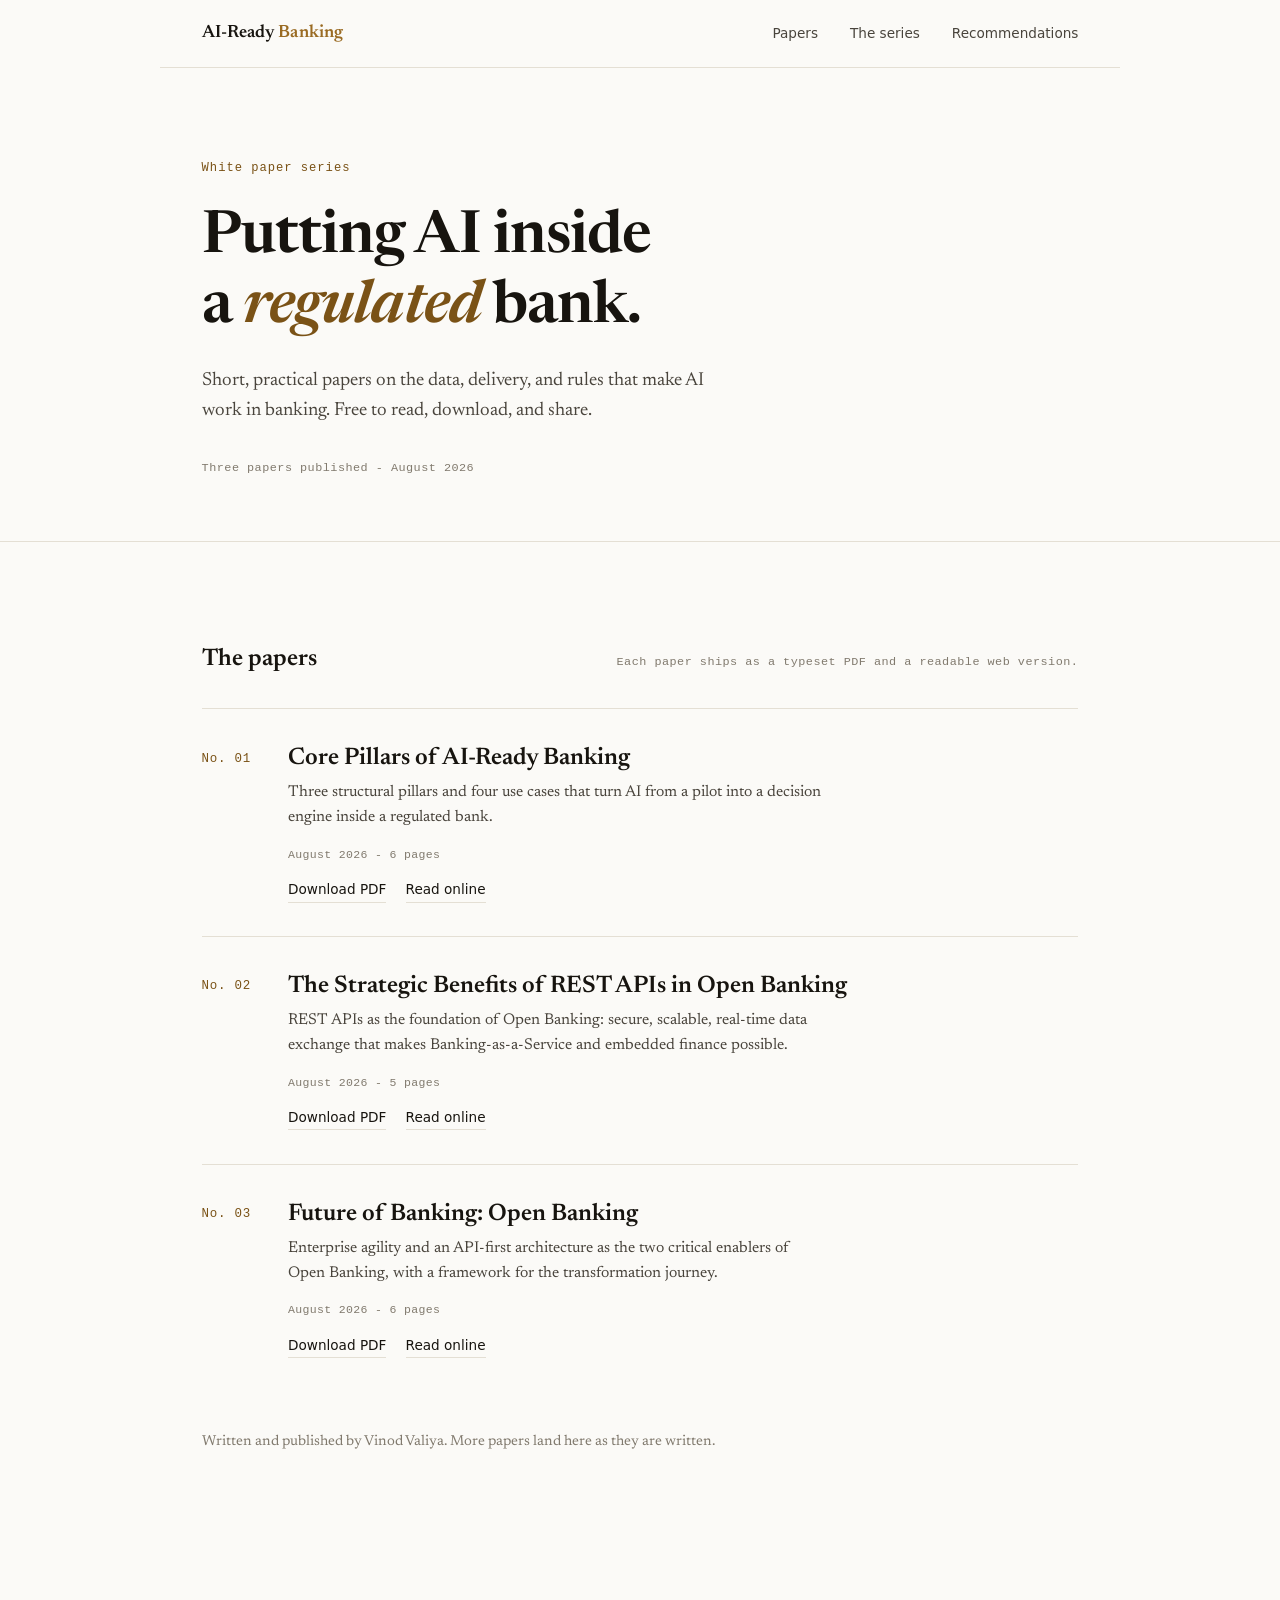
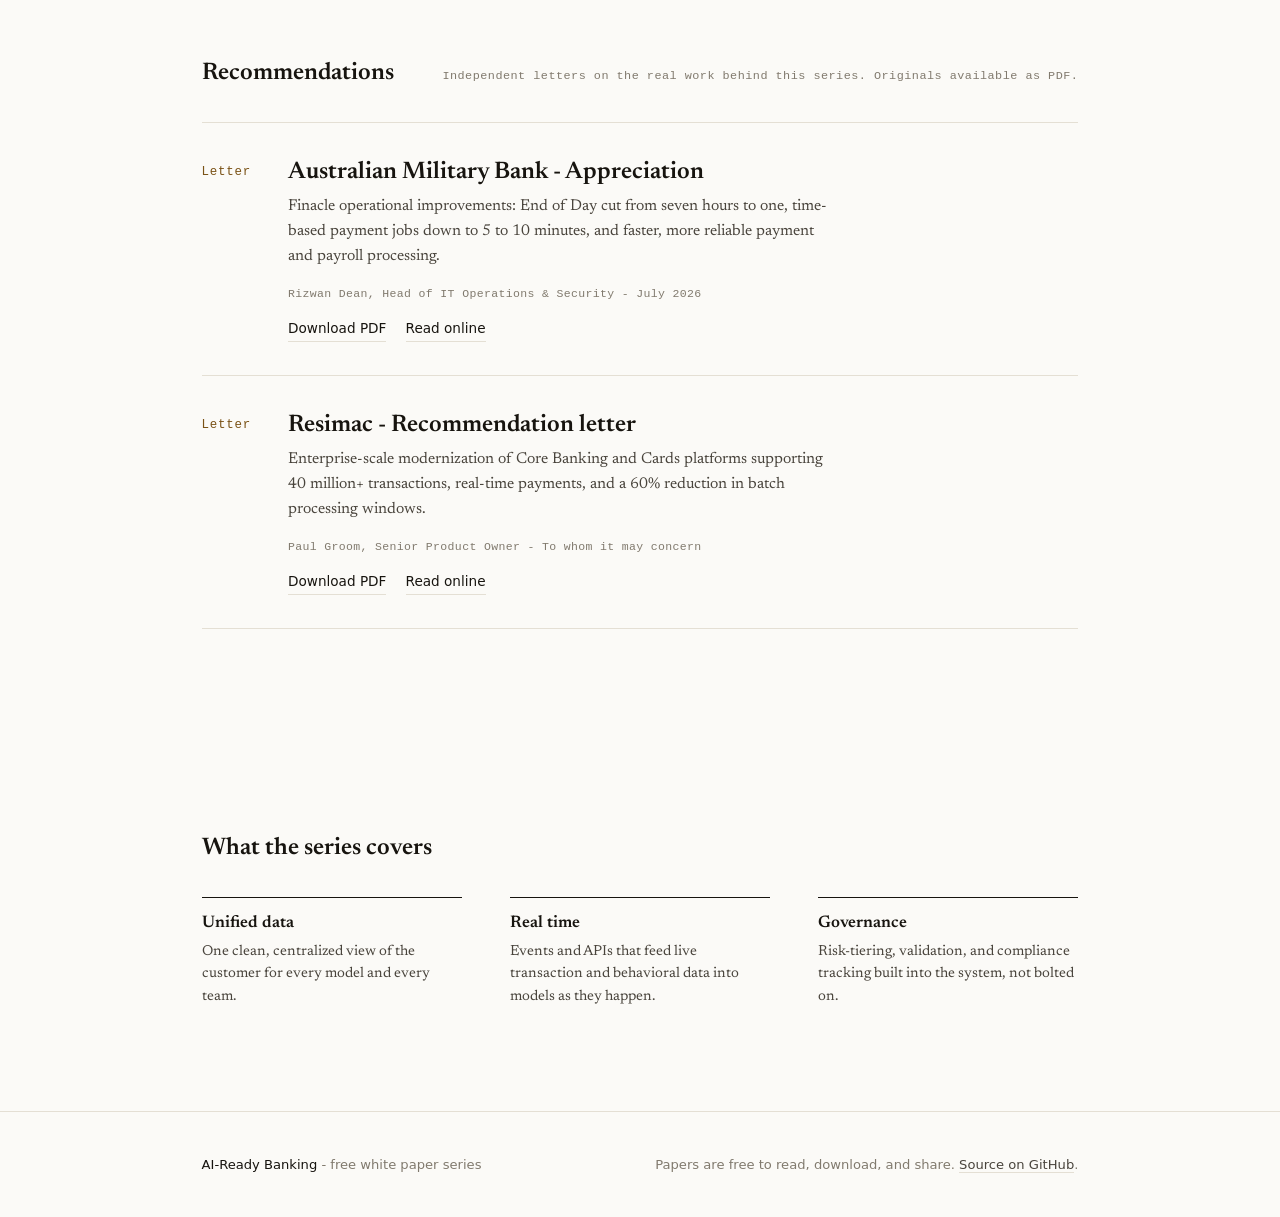
==== commit b80a590c: "Add recommendations: Appreciation (Aust Military Bank) and Recommendation (Resimac) letters, with re" ====
--- a/index.html
+++ b/index.html
@@ -19,6 +19,7 @@
   <nav aria-label="Site">
     <a href="#papers">Papers</a>
     <a href="#series">The series</a>
+    <a href="recommendations/recommendations.html">Recommendations</a>
   </nav>
 </header>
 
@@ -85,6 +86,41 @@
     </div>
   </section>
 
+  <section class="papers" id="recognition">
+    <div class="wrap">
+      <div class="section-head">
+        <h2 class="section-title">Recommendations</h2>
+        <p class="section-note">Independent letters on the real work behind this series. Originals available as PDF.</p>
+      </div>
+
+      <article class="paper-row">
+        <span class="paper-no">Letter</span>
+        <div class="paper-body">
+          <h3 class="paper-title"><a href="recommendations/recommendations.html">Australian Military Bank - Appreciation</a></h3>
+          <p class="paper-summary">Finacle operational improvements: End of Day cut from seven hours to one, time-based payment jobs down to 5 to 10 minutes, and faster, more reliable payment and payroll processing.</p>
+          <p class="paper-meta">Rizwan Dean, Head of IT Operations &amp; Security - July 2026</p>
+          <div class="paper-actions">
+            <a href="recommendations/australian-military-bank-appreciation.pdf">Download PDF</a>
+            <a href="recommendations/recommendations.html">Read online</a>
+          </div>
+        </div>
+      </article>
+
+      <article class="paper-row">
+        <span class="paper-no">Letter</span>
+        <div class="paper-body">
+          <h3 class="paper-title"><a href="recommendations/recommendations.html">Resimac - Recommendation letter</a></h3>
+          <p class="paper-summary">Enterprise-scale modernization of Core Banking and Cards platforms supporting 40 million+ transactions, real-time payments, and a 60% reduction in batch processing windows.</p>
+          <p class="paper-meta">Paul Groom, Senior Product Owner - To whom it may concern</p>
+          <div class="paper-actions">
+            <a href="recommendations/resimac-recommendation-letter.pdf">Download PDF</a>
+            <a href="recommendations/recommendations.html">Read online</a>
+          </div>
+        </div>
+      </article>
+    </div>
+  </section>
+
   <section class="series" id="series">
     <div class="wrap">
       <div class="section-head">
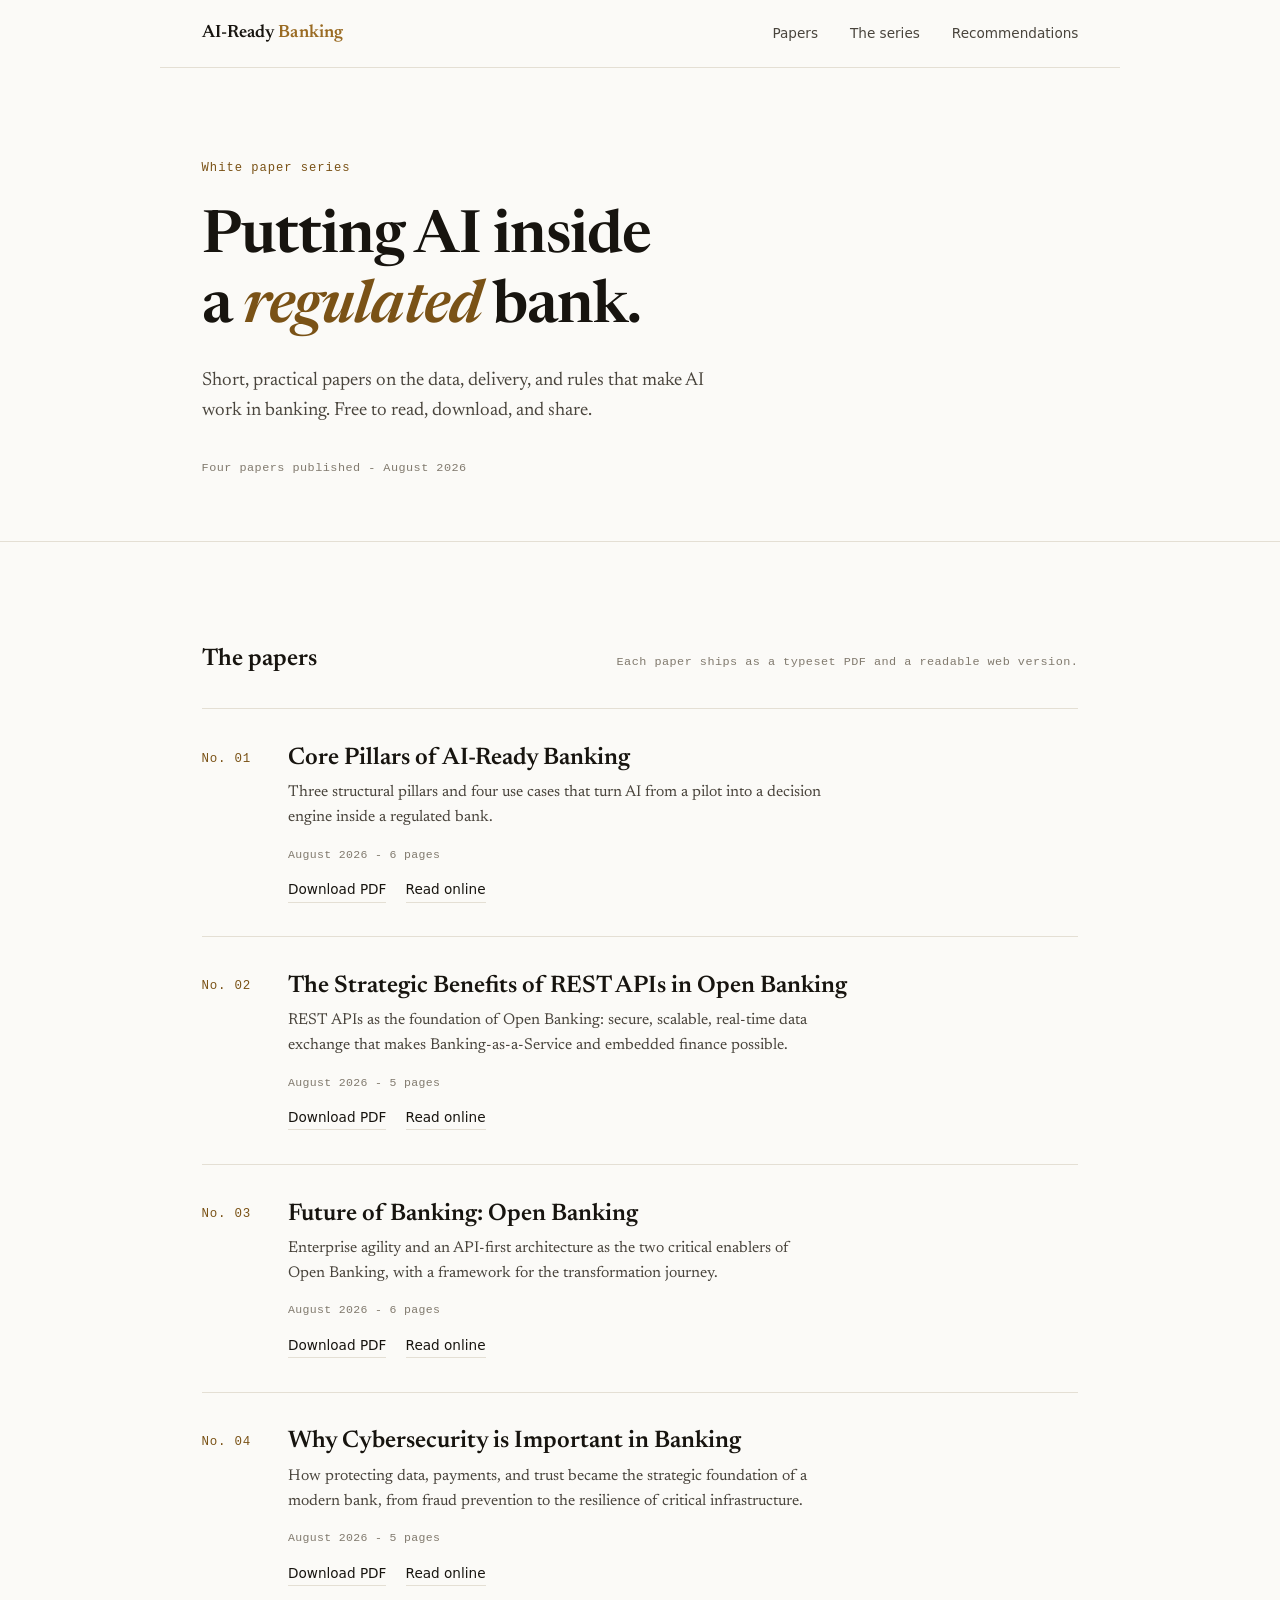
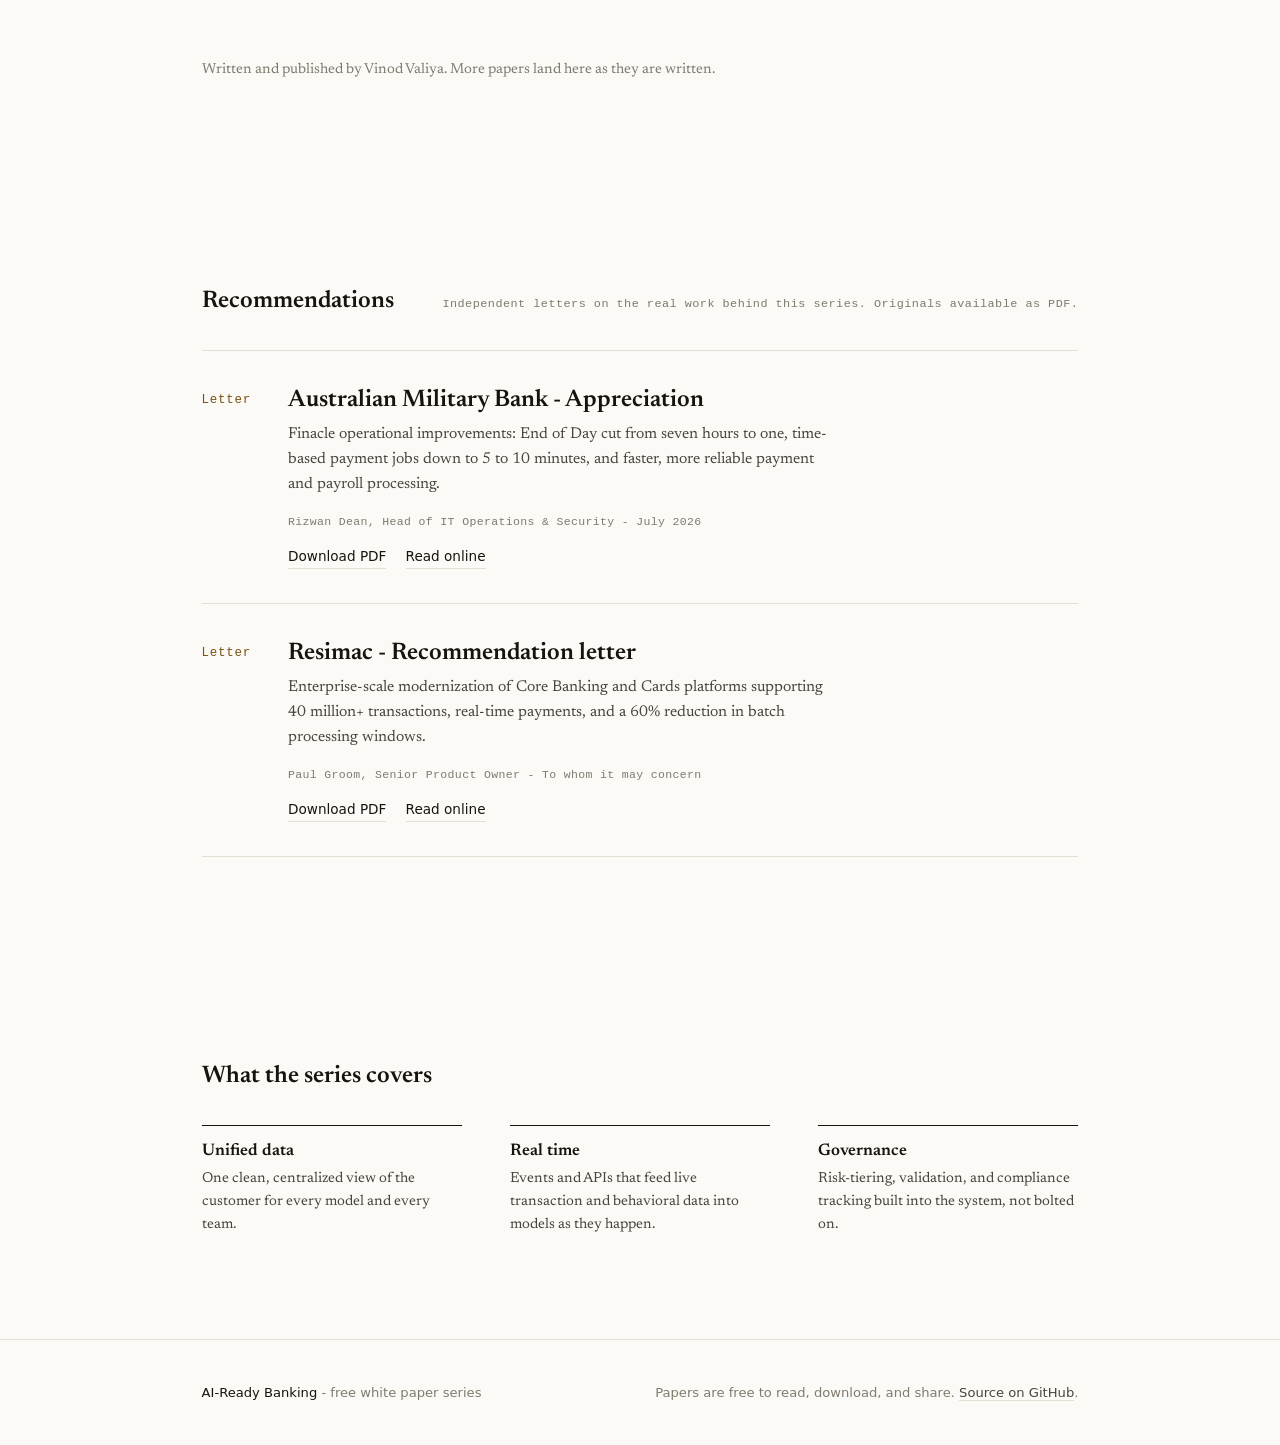
==== commit 8cc7416d: "Add white paper 04: Why Cybersecurity is Important in Banking, with read-online page, PDF via pipeli" ====
--- a/index.html
+++ b/index.html
@@ -31,7 +31,7 @@
         <p class="kicker">White paper series</p>
         <h1>Putting AI inside a <em>regulated</em> bank.</h1>
         <p class="hero-sub">Short, practical papers on the data, delivery, and rules that make AI work in banking. Free to read, download, and share.</p>
-        <p class="hero-note">Three papers published - August 2026</p>
+        <p class="hero-note">Four papers published - August 2026</p>
       </div>
     </div>
   </section>
@@ -78,6 +78,19 @@
           <div class="paper-actions">
             <a href="white-papers/future-of-banking-open-banking.pdf">Download PDF</a>
             <a href="white-papers/future-of-banking-open-banking.html">Read online</a>
+          </div>
+        </div>
+      </article>
+
+      <article class="paper-row" id="paper-04">
+        <span class="paper-no">No.&nbsp;04</span>
+        <div class="paper-body">
+          <h3 class="paper-title"><a href="white-papers/why-cybersecurity-is-important-in-banking.html">Why Cybersecurity is Important in Banking</a></h3>
+          <p class="paper-summary">How protecting data, payments, and trust became the strategic foundation of a modern bank, from fraud prevention to the resilience of critical infrastructure.</p>
+          <p class="paper-meta">August 2026 - 5 pages</p>
+          <div class="paper-actions">
+            <a href="white-papers/why-cybersecurity-is-important-in-banking.pdf">Download PDF</a>
+            <a href="white-papers/why-cybersecurity-is-important-in-banking.html">Read online</a>
           </div>
         </div>
       </article>
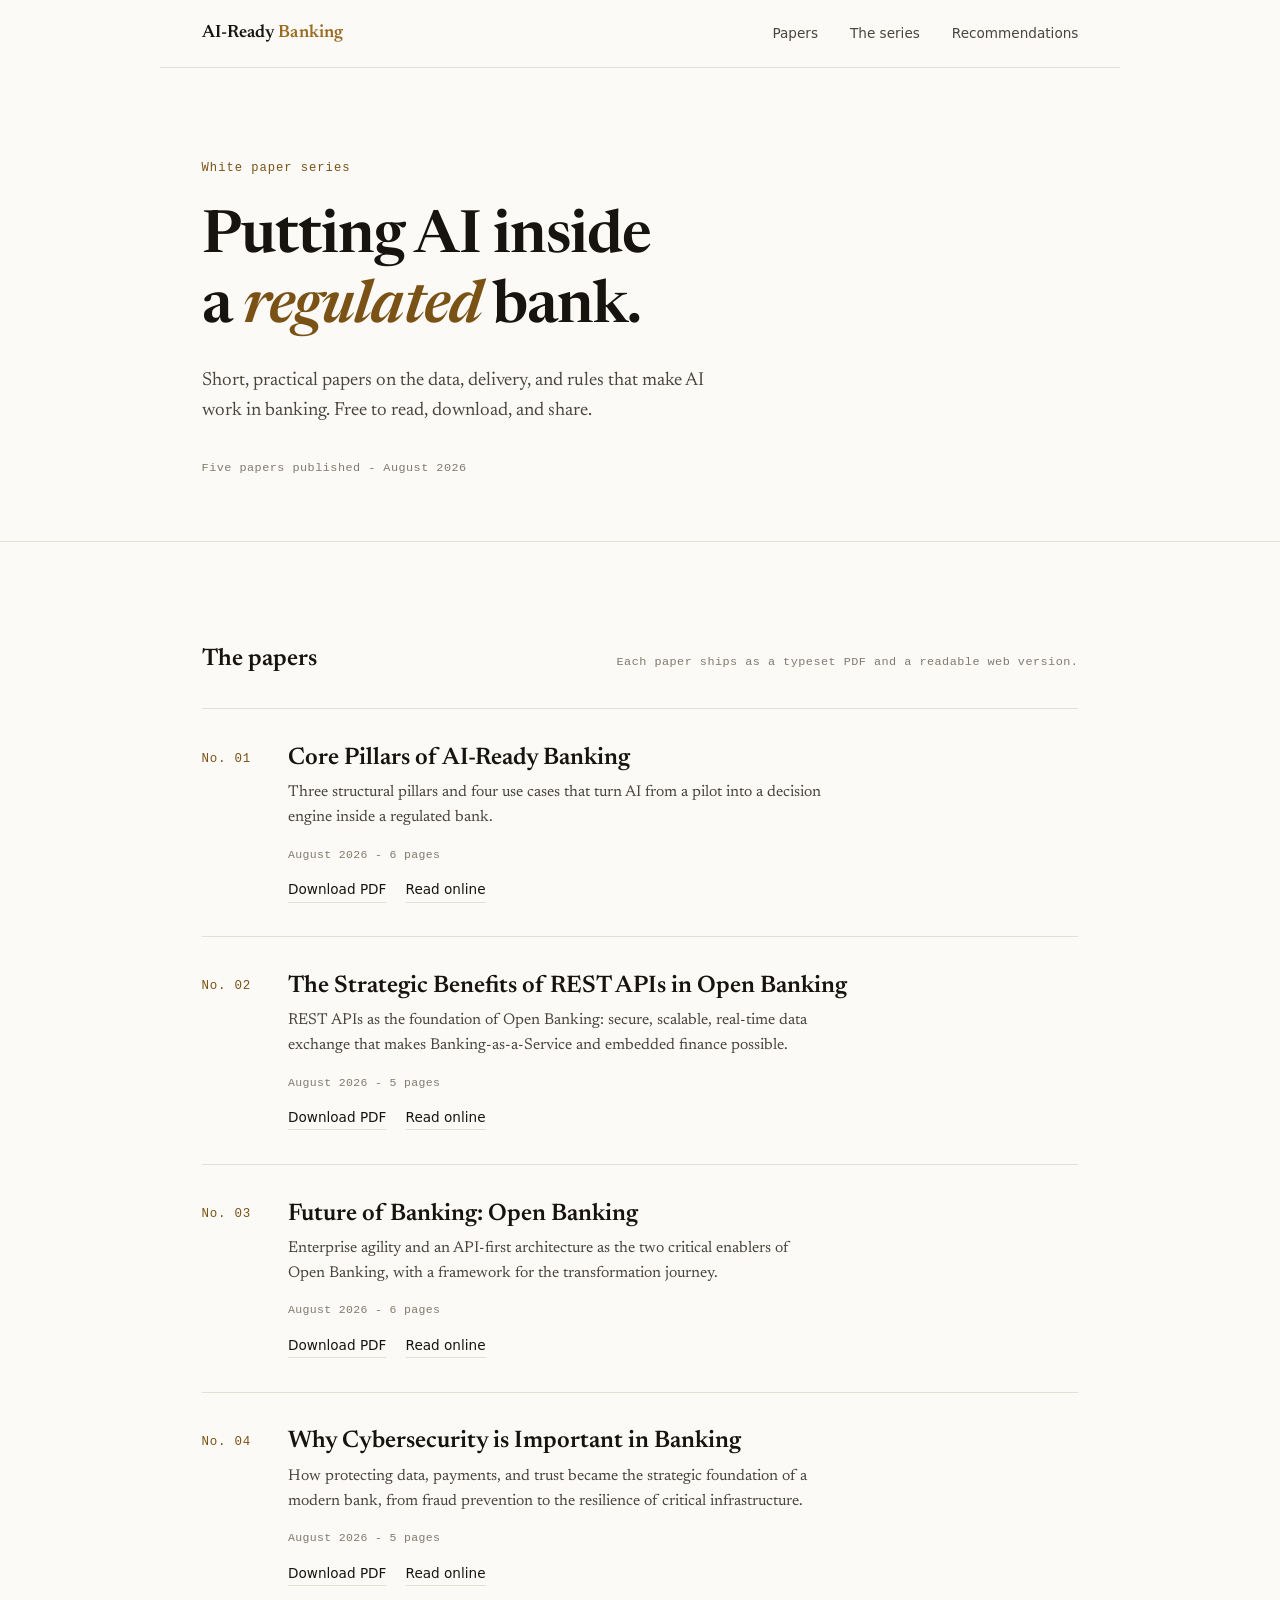
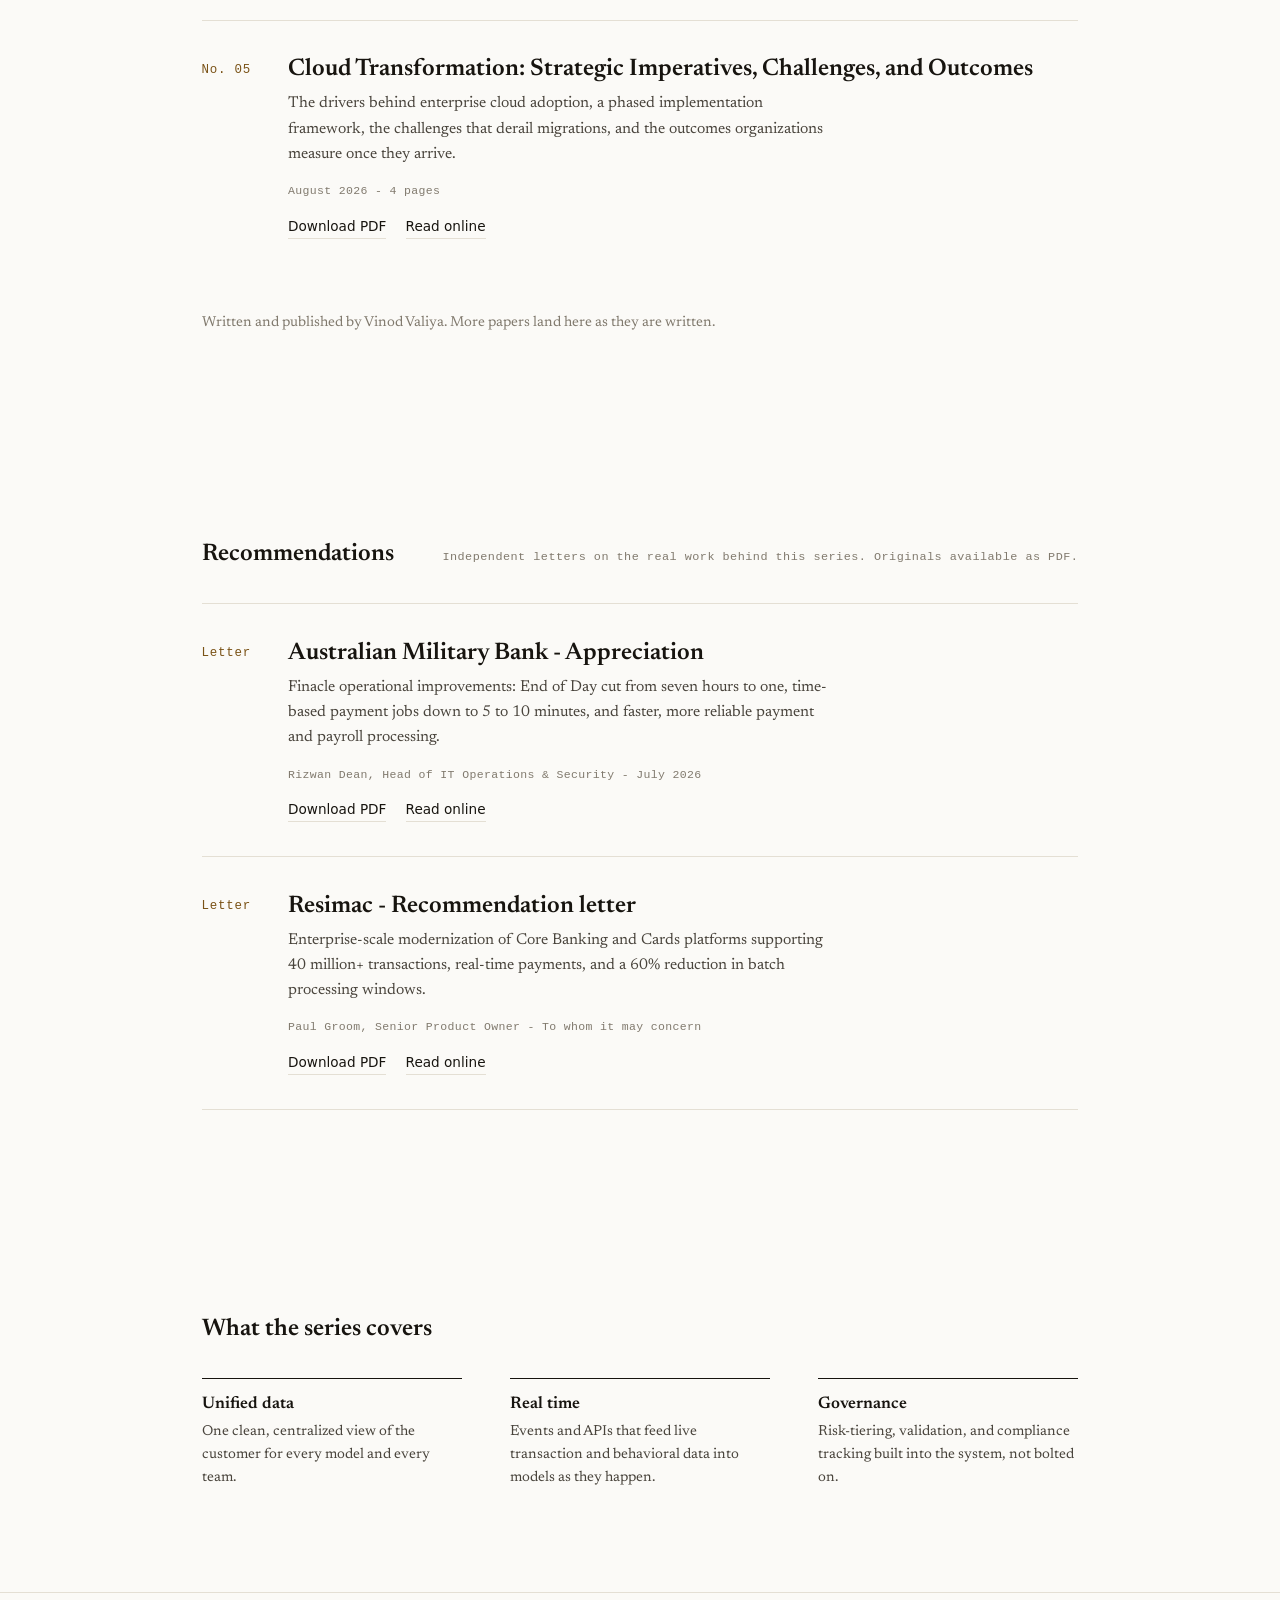
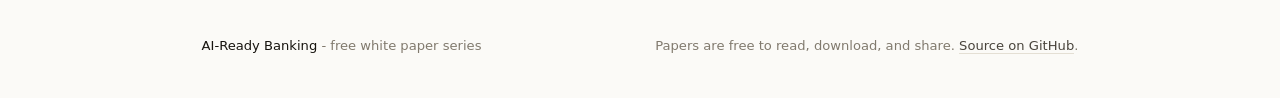
==== commit 9c997c46: "Add white paper 05: Cloud Transformation, references stripped, with read-online page, PDF via pipeli" ====
--- a/index.html
+++ b/index.html
@@ -31,7 +31,7 @@
         <p class="kicker">White paper series</p>
         <h1>Putting AI inside a <em>regulated</em> bank.</h1>
         <p class="hero-sub">Short, practical papers on the data, delivery, and rules that make AI work in banking. Free to read, download, and share.</p>
-        <p class="hero-note">Four papers published - August 2026</p>
+        <p class="hero-note">Five papers published - August 2026</p>
       </div>
     </div>
   </section>
@@ -91,6 +91,19 @@
           <div class="paper-actions">
             <a href="white-papers/why-cybersecurity-is-important-in-banking.pdf">Download PDF</a>
             <a href="white-papers/why-cybersecurity-is-important-in-banking.html">Read online</a>
+          </div>
+        </div>
+      </article>
+
+      <article class="paper-row" id="paper-05">
+        <span class="paper-no">No.&nbsp;05</span>
+        <div class="paper-body">
+          <h3 class="paper-title"><a href="white-papers/cloud-transformation-strategic-imperatives-challenges-outcomes.html">Cloud Transformation: Strategic Imperatives, Challenges, and Outcomes</a></h3>
+          <p class="paper-summary">The drivers behind enterprise cloud adoption, a phased implementation framework, the challenges that derail migrations, and the outcomes organizations measure once they arrive.</p>
+          <p class="paper-meta">August 2026 - 4 pages</p>
+          <div class="paper-actions">
+            <a href="white-papers/cloud-transformation-strategic-imperatives-challenges-outcomes.pdf">Download PDF</a>
+            <a href="white-papers/cloud-transformation-strategic-imperatives-challenges-outcomes.html">Read online</a>
           </div>
         </div>
       </article>
